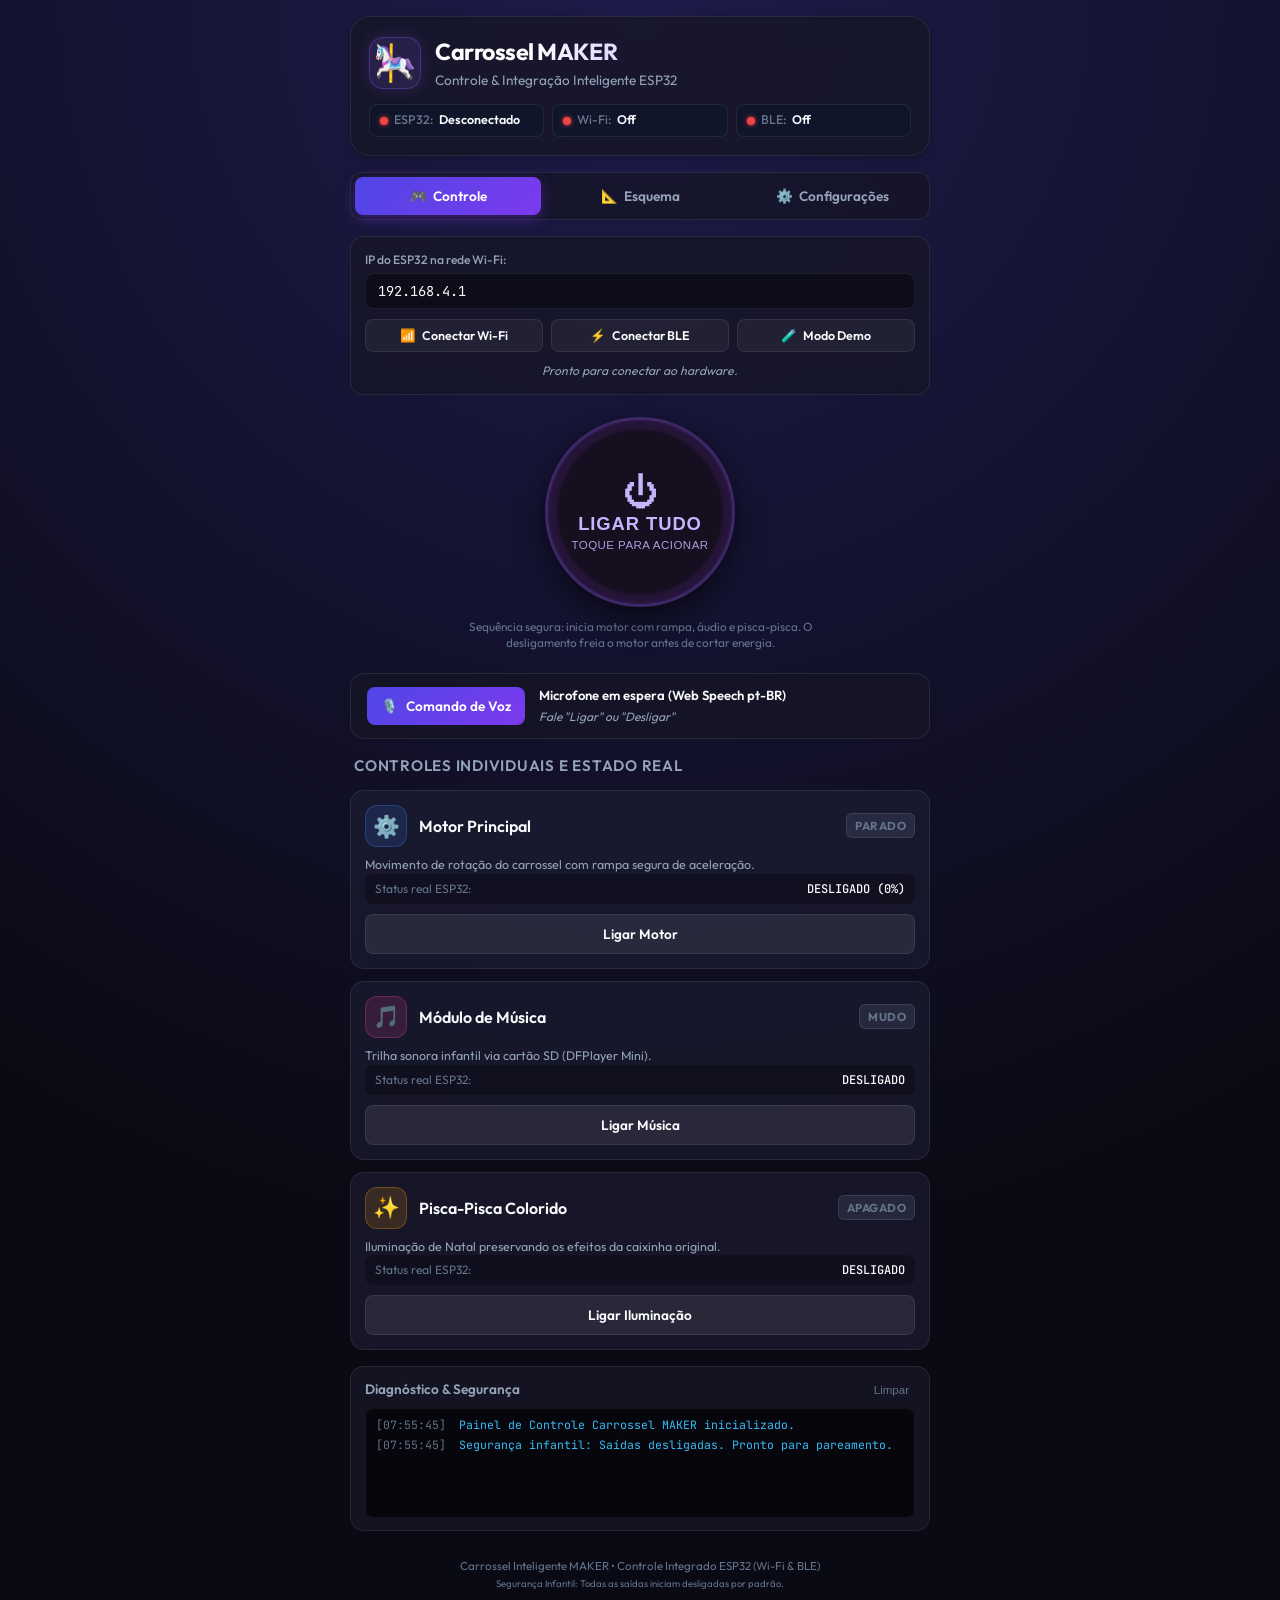
==== site/index.html @ e88768a4 "feat: carrossel inteligente maker esp32 com site no-code e esquemas" ====
<!DOCTYPE html>
<html lang="pt-BR">
<head>
  <meta charset="UTF-8" />
  <meta name="viewport" content="width=device-width, initial-scale=1.0, maximum-scale=1.0, user-scalable=no" />
  <title>Carrossel MAKER • Controle e Configurador</title>
  <link rel="preconnect" href="https://fonts.googleapis.com">
  <link rel="preconnect" href="https://fonts.gstatic.com" crossorigin>
  <link href="https://fonts.googleapis.com/css2?family=Outfit:wght@300;400;500;600;700;800&family=JetBrains+Mono:wght@400;500;600&display=swap" rel="stylesheet">
  <link rel="stylesheet" href="styles.css" />
</head>
<body>
  <div class="app-wrapper">
    <!-- Header com Marca e Status de Conexão -->
    <header class="header-card">
      <div class="header-brand">
        <div class="brand-icon">🎠</div>
        <div>
          <h1>Carrossel MAKER</h1>
          <p class="subtitle">Controle & Integração Inteligente ESP32</p>
        </div>
      </div>

      <!-- Barra de Status de Conectividade -->
      <div class="connectivity-bar">
        <div class="conn-pill" id="pill-esp" title="Status geral de comunicação">
          <span class="status-dot dot-offline" id="dot-esp"></span>
          <span class="conn-label">ESP32:</span>
          <span class="conn-state" id="txt-esp">Desconectado</span>
        </div>

        <div class="conn-pill" id="pill-wifi" title="Conexão Wi-Fi (WebSocket/HTTP)">
          <span class="status-dot dot-offline" id="dot-wifi"></span>
          <span class="conn-label">Wi-Fi:</span>
          <span class="conn-state" id="txt-wifi">Off</span>
        </div>

        <div class="conn-pill" id="pill-ble" title="Conexão Bluetooth Low Energy">
          <span class="status-dot dot-offline" id="dot-ble"></span>
          <span class="conn-label">BLE:</span>
          <span class="conn-state" id="txt-ble">Off</span>
        </div>
      </div>

      <!-- Aviso Explicito de Modo Demonstracao -->
      <div class="demo-banner hidden" id="demo-banner">
        <span class="demo-icon">⚠️</span>
        <div class="demo-text">
          <strong>MODO DEMONSTRAÇÃO ATIVO</strong>
          <small>Hardware físico não conectado. As respostas de estado são simuladas no navegador.</small>
        </div>
      </div>
    </header>

    <!-- Barra de Navegação por Abas -->
    <nav class="tabs-nav" role="tablist">
      <button class="tab-btn active" id="tab-btn-control" data-tab="tab-control" role="tab">
        <span class="tab-icon">🎮</span> Controle
      </button>
      <button class="tab-btn" id="tab-btn-schematics" data-tab="tab-schematics" role="tab">
        <span class="tab-icon">📐</span> Esquema
      </button>
      <button class="tab-btn" id="tab-btn-config" data-tab="tab-config" role="tab">
        <span class="tab-icon">⚙️</span> Configurações
      </button>
    </nav>

    <!-- ==================================================================== -->
    <!-- ABA 1: CONTROLE DO CARROSSEL                                         -->
    <!-- ==================================================================== -->
    <main class="tab-pane active" id="tab-control" role="tabpanel">
      <!-- Painel de Conexão Rápida -->
      <section class="conn-actions-card">
        <div class="input-group">
          <label for="input-esp-ip">IP do ESP32 na rede Wi-Fi:</label>
          <input type="text" id="input-esp-ip" placeholder="Ex: 192.168.4.1 ou 192.168.1.150" value="192.168.4.1" />
        </div>
        <div class="conn-buttons">
          <button id="btn-connect-wifi" class="btn-action btn-wifi">
            <span class="btn-icon">📶</span> Conectar Wi-Fi
          </button>
          <button id="btn-connect-ble" class="btn-action btn-ble">
            <span class="btn-icon">⚡</span> Conectar BLE
          </button>
          <button id="btn-toggle-demo" class="btn-action btn-demo">
            <span class="btn-icon">🧪</span> Modo Demo
          </button>
        </div>
        <div id="conn-feedback" class="conn-feedback">Pronto para conectar ao hardware.</div>
      </section>

      <!-- Botão Mestre Geral (LIGAR / DESLIGAR) -->
      <section class="master-control-section">
        <div class="master-btn-container">
          <button id="btn-master" class="master-button master-off" aria-label="Ligar ou Desligar Carrossel Geral">
            <div class="master-inner-ring">
              <div class="master-power-icon">⏻</div>
              <div class="master-title" id="master-title">LIGAR TUDO</div>
              <div class="master-sub" id="master-sub">Toque para acionar</div>
            </div>
          </button>
        </div>
        <p class="master-hint">Sequência segura: inicia motor com rampa, áudio e pisca-pisca. O desligamento freia o motor antes de cortar energia.</p>
      </section>

      <!-- Seção de Comando de Voz -->
      <section class="voice-section">
        <div class="voice-card">
          <button id="btn-voice" class="btn-voice" title="Pressione e fale 'Ligar' ou 'Desligar'">
            <span class="voice-mic-icon">🎙️</span>
            <span class="voice-btn-text" id="voice-btn-text">Comando de Voz</span>
          </button>
          <div class="voice-info">
            <div class="voice-status" id="voice-status">Microfone em espera (Web Speech pt-BR)</div>
            <div class="voice-transcript" id="voice-transcript">Fale "Ligar" ou "Desligar"</div>
          </div>
        </div>
      </section>

      <!-- Controles Individuais e Telemetria Real -->
      <section class="components-grid">
        <h2 class="section-title">Controles Individuais e Estado Real</h2>

        <!-- Card do Motor -->
        <div class="component-card" id="card-motor">
          <div class="comp-header">
            <div class="comp-icon-box motor-color">⚙️</div>
            <div class="comp-info">
              <h3>Motor Principal</h3>
              <span class="comp-state-badge badge-off" id="badge-motor">PARADO</span>
            </div>
          </div>
          <div class="comp-body">
            <p class="comp-desc">Movimento de rotação do carrossel com rampa segura de aceleração.</p>
            <div class="comp-real-state">
              <span class="telemetry-label">Status real ESP32:</span>
              <span class="telemetry-value" id="real-motor">DESLIGADO (0%)</span>
            </div>
          </div>
          <div class="comp-footer">
            <button id="btn-toggle-motor" class="btn-toggle btn-toggle-off">Ligar Motor</button>
          </div>
        </div>

        <!-- Card do Áudio / Música -->
        <div class="component-card" id="card-audio">
          <div class="comp-header">
            <div class="comp-icon-box audio-color">🎵</div>
            <div class="comp-info">
              <h3>Módulo de Música</h3>
              <span class="comp-state-badge badge-off" id="badge-audio">MUDO</span>
            </div>
          </div>
          <div class="comp-body">
            <p class="comp-desc">Trilha sonora infantil via cartão SD (DFPlayer Mini).</p>
            <div class="comp-real-state">
              <span class="telemetry-label">Status real ESP32:</span>
              <span class="telemetry-value" id="real-audio">DESLIGADO</span>
            </div>
          </div>
          <div class="comp-footer">
            <button id="btn-toggle-audio" class="btn-toggle btn-toggle-off">Ligar Música</button>
          </div>
        </div>

        <!-- Card do Pisca-Pisca de Natal -->
        <div class="component-card" id="card-light">
          <div class="comp-header">
            <div class="comp-icon-box light-color">✨</div>
            <div class="comp-info">
              <h3>Pisca-Pisca Colorido</h3>
              <span class="comp-state-badge badge-off" id="badge-light">APAGADO</span>
            </div>
          </div>
          <div class="comp-body">
            <p class="comp-desc">Iluminação de Natal preservando os efeitos da caixinha original.</p>
            <div class="comp-real-state">
              <span class="telemetry-label">Status real ESP32:</span>
              <span class="telemetry-value" id="real-light">DESLIGADO</span>
            </div>
          </div>
          <div class="comp-footer">
            <button id="btn-toggle-light" class="btn-toggle btn-toggle-off">Ligar Iluminação</button>
          </div>
        </div>
      </section>

      <!-- Console de Eventos, Diagnóstico e Segurança -->
      <section class="diagnostics-card">
        <div class="diag-header">
          <h3>Diagnóstico & Segurança</h3>
          <button id="btn-clear-log" class="btn-clear">Limpar</button>
        </div>
        <div id="event-log" class="event-log" role="log" aria-live="polite"></div>
      </section>
    </main>

    <!-- ==================================================================== -->
    <!-- ABA 2: ESQUEMA COMPLETO DE LIGAÇÃO & MONTAGEM                        -->
    <!-- ==================================================================== -->
    <section class="tab-pane" id="tab-schematics" role="tabpanel">
      <div class="schematic-card">
        <h2>Esquema Elétrico e Montagem Completa</h2>
        <p class="schematic-intro">
          Veja a ligação exata de cada um dos 4 componentes principais com o ESP32 convencional.
        </p>

        <!-- Seletor de Alimentação Interativo -->
        <div class="power-selector-box">
          <label><strong>Como você vai alimentar o Carrossel?</strong></label>
          <div class="power-options">
            <button class="btn-power-opt active" data-power="battery">
              🔋 Pilhas / Baterias (Portátil)
            </button>
            <button class="btn-power-opt" data-power="powersupply">
              🔌 Fonte de Tomada (Recomendado)
            </button>
          </div>
          <div id="power-advice" class="power-advice">
            <!-- Texto dinâmico inserido via JS -->
          </div>
        </div>

        <!-- Diagrama Visual dos 4 Componentes -->
        <div class="wiring-diagram">
          <!-- Bloco ESP32 -->
          <div class="diagram-block block-esp32">
            <div class="block-title">🧠 ESP32 (Convencional - 38 pinos)</div>
            <div class="pin-wire"><span class="pin-badge">VIN (5V)</span> <span class="wire-line wire-red"></span> Alimentação +5V</div>
            <div class="pin-wire"><span class="pin-badge">GND</span> <span class="wire-line wire-black"></span> Terra Comum (Interligar todos os GNDs)</div>
            <div class="pin-wire"><span class="pin-badge">GPIO 25</span> <span class="wire-line wire-orange"></span> Driver Motor IN1 (Sentido)</div>
            <div class="pin-wire"><span class="pin-badge">GPIO 26</span> <span class="wire-line wire-orange"></span> Driver Motor IN2 (Sentido)</div>
            <div class="pin-wire"><span class="pin-badge">GPIO 27</span> <span class="wire-line wire-yellow"></span> Driver Motor PWM / ENA (Velocidade)</div>
            <div class="pin-wire"><span class="pin-badge">GPIO 17 (TX2)</span> <span class="wire-line wire-blue"></span> DFPlayer RX (via Resistor 1kΩ)</div>
            <div class="pin-wire"><span class="pin-badge">GPIO 16 (RX2)</span> <span class="wire-line wire-cyan"></span> DFPlayer TX</div>
            <div class="pin-wire"><span class="pin-badge">GPIO 33</span> <span class="wire-line wire-green"></span> Controle do Pisca-Pisca (Gate/IN)</div>
            <div class="pin-wire"><span class="pin-badge">GPIO 14</span> <span class="wire-line wire-purple"></span> Botão Físico de Emergência (GND)</div>
          </div>

          <!-- Bloco Motor -->
          <div class="diagram-block block-motor">
            <div class="block-title">⚙️ Motor DC + Driver Ponte H (TB6612 ou L298N)</div>
            <p class="block-note">⚠️ <strong>NUNCA ligue o motor direto no ESP32!</strong> Use o driver intermediário.</p>
            <ul>
              <li><strong>Alimentação Motor (VM / VCC2):</strong> Conecte ao polo positivo da sua bateria ou fonte.</li>
              <li><strong>GND:</strong> Interligado ao GND do ESP32.</li>
              <li><strong>IN1, IN2, PWM:</strong> Ligados aos GPIOs 25, 26 e 27.</li>
              <li><strong>OUT1 e OUT2:</strong> Ligados aos dois fios do motor DC (com capacitor cerâmico 100nF soldado entre os bornes).</li>
            </ul>
          </div>

          <!-- Bloco Áudio -->
          <div class="diagram-block block-audio">
            <div class="block-title">🎵 Módulo de Som (DFPlayer Mini) + Alto-Falante</div>
            <ul>
              <li><strong>VCC:</strong> Pino 5V da fonte/bateria regulada.</li>
              <li><strong>GND:</strong> Terra comum.</li>
              <li><strong>RX:</strong> Conectado ao GPIO 17 do ESP32 <em>com um resistor de 1kΩ em série</em> (protege contra ruídos).</li>
              <li><strong>TX:</strong> Conectado ao GPIO 16 do ESP32.</li>
              <li><strong>SPK1 e SPK2:</strong> Ligados diretamente aos 2 fios do alto-falante (3W / 4Ω ou 8Ω).</li>
              <li><strong>Cartão MicroSD:</strong> Formatado em FAT32 com músicas na pasta <code>/mp3/0001.mp3</code>.</li>
            </ul>
          </div>

          <!-- Bloco Pisca-Pisca -->
          <div class="diagram-block block-light">
            <div class="block-title">✨ Pisca-Pisca de Natal Colorido</div>
            <p class="block-note">💡 A caixinha controladora original com os efeitos natalinos <strong>é mantida</strong>.</p>
            <ul>
              <li><strong>Se o pisca for USB ou Pilhas (5V/4.5V DC):</strong> O GPIO 33 chaveia um transistor MOSFET de nível lógico (ex: IRLZ44N) na linha negativa da caixinha.</li>
              <li><strong>Se o pisca for de tomada (127/220V AC):</strong> O GPIO 33 aciona um Módulo Relé optoisolado de 5V. A alta tensão fica trancada em gabinete isolado.</li>
              <li>Ao ligar pelo site, o circuito recebe energia e acende no modo memorizado.</li>
            </ul>
          </div>
        </div>

        <!-- Dica de Engenharia -->
        <div class="schematic-footer-tip">
          <strong>Regra Essencial do GND Comum:</strong> Todos os fios pretos (GND) da fonte/bateria, do ESP32, do driver de motor, do DFPlayer e do módulo do pisca-pisca devem estar conectados juntos no mesmo ponto de terra para que os sinais funcionem corretamente.
        </div>
      </div>
    </section>

    <!-- ==================================================================== -->
    <!-- ABA 3: CONFIGURAÇÕES & GERADOR DE FIRMWARE SEM CÓDIGO (NO-CODE)      -->
    <!-- ==================================================================== -->
    <section class="tab-pane" id="tab-config" role="tabpanel">
      <div class="config-card">
        <h2>Configurador do Carrossel & Gerador ESP32</h2>
        <p class="config-intro">
          Personalize tudo aqui <strong>sem precisar programar</strong>. As alterações geram o código pronto para você colar na Arduino IDE ou gravar no ESP32!
        </p>

        <!-- Formulário de Pré-Configurações -->
        <form id="form-generator" class="config-form" onsubmit="return false;">
          <!-- Seção de Rede -->
          <fieldset class="config-group">
            <legend>📡 Conectividade do ESP32</legend>
            <div class="form-row">
              <div class="form-field">
                <label for="cfg-wifi-ssid">Nome da Rede Wi-Fi (SSID):</label>
                <input type="text" id="cfg-wifi-ssid" value="Carrossel_Maker_ESP32" />
              </div>
              <div class="form-field">
                <label for="cfg-wifi-pass">Senha do Wi-Fi:</label>
                <input type="text" id="cfg-wifi-pass" value="carrossel123" />
              </div>
            </div>
            <div class="form-field">
              <label for="cfg-ble-name">Nome do Bluetooth BLE:</label>
              <input type="text" id="cfg-ble-name" value="Carrossel_Maker_BLE" />
            </div>
          </fieldset>

          <!-- Seção do Motor -->
          <fieldset class="config-group">
            <legend>⚙️ Movimento do Motor</legend>
            <div class="form-row">
              <div class="form-field">
                <label for="cfg-motor-speed">Velocidade Máxima de Rotação:</label>
                <select id="cfg-motor-speed">
                  <option value="180">Suave / Lenta (Ideal para crianças pequenas)</option>
                  <option value="220" selected>Média / Padrão (Recomendada)</option>
                  <option value="255">Máxima (100% de potência)</option>
                </select>
              </div>
              <div class="form-field">
                <label for="cfg-ramp-speed">Rampa de Aceleração (Soft-Start):</label>
                <select id="cfg-ramp-speed">
                  <option value="slow">Muito Suave (2.5 segundos até embalar)</option>
                  <option value="normal" selected>Normal (1.5 segundos)</option>
                  <option value="fast">Rápida (0.8 segundos)</option>
                </select>
              </div>
            </div>
          </fieldset>

          <!-- Seção de Áudio e Luz -->
          <fieldset class="config-group">
            <legend>🎵 Som e Iluminação</legend>
            <div class="form-row">
              <div class="form-field">
                <label for="cfg-audio-vol">Volume Inicial da Música (0 a 30):</label>
                <input type="number" id="cfg-audio-vol" min="5" max="30" value="22" />
              </div>
              <div class="form-field">
                <label for="cfg-light-type">Alimentação do Pisca-Pisca:</label>
                <select id="cfg-light-type">
                  <option value="dc_mosfet" selected>Baixa Tensão DC (Pilhas / USB 5V - MOSFET)</option>
                  <option value="ac_relay">Rede Elétrica 127/220V AC (Módulo Relé Isolado)</option>
                </select>
              </div>
            </div>
          </fieldset>

          <!-- Seção de Segurança -->
          <fieldset class="config-group">
            <legend>🛡️ Segurança Infantil</legend>
            <div class="form-field">
              <label for="cfg-watchdog">Tempo de Desligamento Automático sem Celular:</label>
              <select id="cfg-watchdog">
                <option value="5000">5 segundos (Mais rígido)</option>
                <option value="8000" selected>8 segundos (Recomendado)</option>
                <option value="15000">15 segundos</option>
              </select>
            </div>
          </fieldset>

          <!-- Botões do Gerador -->
          <div class="generator-actions">
            <button type="button" id="btn-generate-code" class="btn-primary-generate">
              ⚡ Gerar Código Pronto para Arduino IDE
            </button>
            <button type="button" id="btn-copy-code" class="btn-secondary-copy">
              📋 Copiar Código
            </button>
          </div>
        </form>

        <!-- Caixa com o Código Gerado Pronto para Copiar e Colar -->
        <div class="code-output-container">
          <div class="code-output-header">
            <span>Sketch Completo para Arduino IDE / ESP32 (Tudo em 1 arquivo)</span>
            <span id="copy-status" class="copy-status"></span>
          </div>
          <textarea id="generated-code-box" class="code-box" readonly spellcheck="false"></textarea>
          <p class="code-instructions">
            <strong>Como usar sem erro:</strong> Abra a Arduino IDE, crie um arquivo novo, apague tudo o que estiver lá dentro, cole o código acima e clique no botão de <strong>Upload (Seta)</strong>. Pronto! O ESP32 já estará configurado conforme você escolheu nas opções acima.
          </p>
        </div>
      </div>
    </section>

    <!-- Rodapé Geral -->
    <footer class="app-footer">
      <p>Carrossel Inteligente MAKER • Controle Integrado ESP32 (Wi-Fi & BLE)</p>
      <small>Segurança Infantil: Todas as saídas iniciam desligadas por padrão.</small>
    </footer>
  </div>

  <script src="voice.js"></script>
  <script src="comm.js"></script>
  <script src="app.js"></script>
</body>
</html>
---- site/styles.css ----
/* ==========================================================================
   CARROSSEL INTELIGENTE MAKER - DESIGN SYSTEM & ESTILOS COMPLETOS
   Com Abas de Navegação, Esquemas de Ligação e Gerador No-Code para Arduino
   ========================================================================== */

:root {
  /* Cores Principais */
  --bg-deep: #0a0a14;
  --bg-surface: rgba(22, 22, 38, 0.78);
  --bg-card: rgba(30, 30, 52, 0.65);
  --bg-card-hover: rgba(40, 40, 68, 0.85);
  --border-subtle: rgba(255, 255, 255, 0.08);
  --border-active: rgba(147, 112, 219, 0.4);

  /* Acentos de Status */
  --accent-purple: #8b5cf6;
  --accent-cyan: #06b6d4;
  --accent-amber: #f59e0b;
  --color-success: #10b981;
  --color-danger: #ef4444;
  --color-warning: #f59e0b;
  --color-off: #64748b;

  /* Cores de Fiação do Esquema */
  --wire-red: #ef4444;
  --wire-black: #94a3b8;
  --wire-orange: #f97316;
  --wire-yellow: #eab308;
  --wire-blue: #3b82f6;
  --wire-cyan: #06b6d4;
  --wire-green: #22c55e;
  --wire-purple: #a855f7;

  /* Tipografia */
  --font-main: 'Outfit', -apple-system, BlinkMacSystemFont, sans-serif;
  --font-mono: 'JetBrains Mono', monospace;
  --text-primary: #f8fafc;
  --text-secondary: #94a3b8;
  --text-muted: #64748b;

  /* Sombras & Efeitos */
  --shadow-sm: 0 2px 8px rgba(0, 0, 0, 0.25);
  --shadow-glow-purple: 0 0 24px rgba(139, 92, 246, 0.35);
  --shadow-glow-green: 0 0 30px rgba(16, 185, 129, 0.45);
  --backdrop-blur: blur(14px);
  --radius-lg: 20px;
  --radius-md: 14px;
  --radius-sm: 8px;
  --transition-smooth: all 0.25s cubic-bezier(0.4, 0, 0.2, 1);
}

/* Reset Global */
*, *::before, *::after {
  box-sizing: border-box;
  margin: 0;
  padding: 0;
  -webkit-tap-highlight-color: transparent;
}

body {
  font-family: var(--font-main);
  background: radial-gradient(circle at 50% 0%, #1e1b4b 0%, #0a0a14 70%);
  color: var(--text-primary);
  min-height: 100vh;
  display: flex;
  justify-content: center;
  align-items: flex-start;
  padding: 16px;
  line-height: 1.5;
}

.app-wrapper {
  width: 100%;
  max-width: 580px;
  display: flex;
  flex-direction: column;
  gap: 16px;
  padding-bottom: 30px;
}

/* ==========================================================================
   Header Card & Connectivity Bar
   ========================================================================== */
.header-card {
  background: var(--bg-surface);
  backdrop-filter: var(--backdrop-blur);
  -webkit-backdrop-filter: var(--backdrop-blur);
  border: 1px solid var(--border-subtle);
  border-radius: var(--radius-lg);
  padding: 18px;
  box-shadow: var(--shadow-sm);
  display: flex;
  flex-direction: column;
  gap: 14px;
}

.header-brand {
  display: flex;
  align-items: center;
  gap: 14px;
}

.brand-icon {
  font-size: 2.2rem;
  background: rgba(139, 92, 246, 0.15);
  border: 1px solid rgba(139, 92, 246, 0.3);
  border-radius: 14px;
  width: 52px;
  height: 52px;
  display: flex;
  align-items: center;
  justify-content: center;
  box-shadow: 0 0 16px rgba(139, 92, 246, 0.2);
}

.header-brand h1 {
  font-size: 1.45rem;
  font-weight: 700;
  letter-spacing: -0.02em;
  background: linear-gradient(135deg, #ffffff 40%, #c4b5fd 100%);
  -webkit-background-clip: text;
  -webkit-text-fill-color: transparent;
}

.subtitle {
  font-size: 0.85rem;
  color: var(--text-secondary);
  font-weight: 400;
}

/* Connectivity Pills */
.connectivity-bar {
  display: grid;
  grid-template-columns: repeat(3, 1fr);
  gap: 8px;
}

.conn-pill {
  background: rgba(15, 23, 42, 0.6);
  border: 1px solid var(--border-subtle);
  border-radius: var(--radius-sm);
  padding: 6px 10px;
  display: flex;
  align-items: center;
  gap: 6px;
  font-size: 0.78rem;
  font-weight: 500;
  transition: var(--transition-smooth);
}

.conn-label { color: var(--text-muted); }
.conn-state { font-weight: 600; overflow: hidden; text-overflow: ellipsis; white-space: nowrap; }

.status-dot {
  width: 8px;
  height: 8px;
  border-radius: 50%;
  flex-shrink: 0;
  transition: var(--transition-smooth);
}
.dot-online { background-color: var(--color-success); box-shadow: 0 0 8px var(--color-success); }
.dot-offline { background-color: var(--color-danger); box-shadow: 0 0 4px var(--color-danger); }
.dot-warn { background-color: var(--color-warning); box-shadow: 0 0 8px var(--color-warning); }

/* Banner de Demonstração */
.demo-banner {
  background: linear-gradient(135deg, rgba(245, 158, 11, 0.15), rgba(217, 119, 6, 0.08));
  border: 1px solid rgba(245, 158, 11, 0.4);
  border-radius: var(--radius-sm);
  padding: 10px 12px;
  display: flex;
  align-items: center;
  gap: 10px;
  animation: pulseWarning 3s infinite ease-in-out;
}
.demo-banner.hidden { display: none; }
.demo-icon { font-size: 1.2rem; }
.demo-text strong { display: block; font-size: 0.82rem; color: #fcd34d; letter-spacing: 0.03em; }
.demo-text small { font-size: 0.74rem; color: #fde68a; line-height: 1.2; }

@keyframes pulseWarning {
  0%, 100% { border-color: rgba(245, 158, 11, 0.4); }
  50% { border-color: rgba(245, 158, 11, 0.8); }
}

/* ==========================================================================
   Navegação por Abas (Tabs)
   ========================================================================== */
.tabs-nav {
  display: grid;
  grid-template-columns: 1fr 1fr 1fr;
  gap: 6px;
  background: rgba(20, 20, 36, 0.7);
  padding: 4px;
  border-radius: 12px;
  border: 1px solid var(--border-subtle);
}

.tab-btn {
  background: transparent;
  border: none;
  color: var(--text-secondary);
  font-family: var(--font-main);
  font-size: 0.85rem;
  font-weight: 600;
  padding: 10px 4px;
  border-radius: 8px;
  cursor: pointer;
  display: flex;
  align-items: center;
  justify-content: center;
  gap: 6px;
  transition: var(--transition-smooth);
}

.tab-btn:hover {
  color: var(--text-primary);
  background: rgba(255, 255, 255, 0.05);
}

.tab-btn.active {
  background: linear-gradient(135deg, #4f46e5 0%, #7c3aed 100%);
  color: #ffffff;
  box-shadow: 0 4px 14px rgba(124, 58, 237, 0.35);
}

.tab-pane {
  display: none;
  flex-direction: column;
  gap: 16px;
}

.tab-pane.active {
  display: flex;
  animation: fadeIn 0.3s ease-out;
}

@keyframes fadeIn {
  from { opacity: 0; transform: translateY(6px); }
  to { opacity: 1; transform: translateY(0); }
}

/* ==========================================================================
   Ações de Conexão Rápida
   ========================================================================== */
.conn-actions-card {
  background: var(--bg-surface);
  backdrop-filter: var(--backdrop-blur);
  border: 1px solid var(--border-subtle);
  border-radius: var(--radius-md);
  padding: 14px;
  display: flex;
  flex-direction: column;
  gap: 10px;
}

.input-group { display: flex; flex-direction: column; gap: 4px; }
.input-group label { font-size: 0.76rem; color: var(--text-secondary); font-weight: 500; }
.input-group input {
  background: rgba(10, 10, 20, 0.7);
  border: 1px solid var(--border-subtle);
  border-radius: var(--radius-sm);
  color: var(--text-primary);
  font-family: var(--font-mono);
  font-size: 0.85rem;
  padding: 8px 12px;
  outline: none;
  transition: var(--transition-smooth);
}
.input-group input:focus { border-color: var(--accent-purple); box-shadow: 0 0 10px rgba(139, 92, 246, 0.25); }

.conn-buttons { display: grid; grid-template-columns: 1fr 1fr 1fr; gap: 8px; }
.btn-action {
  border: 1px solid var(--border-subtle);
  background: rgba(255, 255, 255, 0.05);
  border-radius: var(--radius-sm);
  color: var(--text-primary);
  font-family: var(--font-main);
  font-size: 0.78rem;
  font-weight: 600;
  padding: 8px 6px;
  cursor: pointer;
  display: flex;
  align-items: center;
  justify-content: center;
  gap: 6px;
  transition: var(--transition-smooth);
}
.btn-action:hover { background: rgba(255, 255, 255, 0.1); transform: translateY(-1px); }
.conn-feedback { font-size: 0.76rem; color: var(--text-secondary); font-style: italic; text-align: center; }

/* ==========================================================================
   Botão Master Geral
   ========================================================================== */
.master-control-section { display: flex; flex-direction: column; align-items: center; gap: 12px; padding: 6px 0; }
.master-btn-container { display: flex; justify-content: center; align-items: center; }
.master-button {
  width: 190px;
  height: 190px;
  border-radius: 50%;
  border: none;
  cursor: pointer;
  position: relative;
  transition: all 0.4s cubic-bezier(0.175, 0.885, 0.32, 1.275);
  display: flex;
  align-items: center;
  justify-content: center;
  outline: none;
}
.master-inner-ring {
  width: 164px;
  height: 164px;
  border-radius: 50%;
  display: flex;
  flex-direction: column;
  align-items: center;
  justify-content: center;
  gap: 4px;
  transition: var(--transition-smooth);
}
.master-power-icon { font-size: 2.2rem; line-height: 1; }
.master-title { font-size: 1.15rem; font-weight: 800; letter-spacing: 0.05em; }
.master-sub { font-size: 0.72rem; text-transform: uppercase; letter-spacing: 0.04em; opacity: 0.85; }

.master-off {
  background: radial-gradient(circle, #2d1537 0%, #170e24 100%);
  box-shadow: 0 10px 30px rgba(0, 0, 0, 0.6), inset 0 0 20px rgba(139, 92, 246, 0.2);
  border: 3px solid rgba(139, 92, 246, 0.3);
}
.master-off .master-inner-ring { background: rgba(20, 15, 30, 0.9); color: #c4b5fd; }
.master-off:hover { transform: scale(1.03); box-shadow: 0 12px 35px rgba(0, 0, 0, 0.7), var(--shadow-glow-purple); }

.master-on {
  background: radial-gradient(circle, #064e3b 0%, #022c22 100%);
  box-shadow: 0 10px 35px rgba(16, 185, 129, 0.3), inset 0 0 25px rgba(52, 211, 153, 0.3);
  border: 3px solid rgba(16, 185, 129, 0.7);
  animation: pulseMasterOn 2.5s infinite ease-in-out;
}
.master-on .master-inner-ring { background: rgba(6, 78, 59, 0.85); color: #a7f3d0; }
.master-on:hover { transform: scale(1.03); box-shadow: 0 12px 40px rgba(16, 185, 129, 0.45); }

@keyframes pulseMasterOn {
  0%, 100% { box-shadow: 0 10px 35px rgba(16, 185, 129, 0.3); }
  50% { box-shadow: 0 10px 45px rgba(16, 185, 129, 0.6); }
}

.master-hint { font-size: 0.74rem; color: var(--text-muted); text-align: center; max-width: 400px; line-height: 1.35; }

/* ==========================================================================
   Comando de Voz
   ========================================================================== */
.voice-section { width: 100%; }
.voice-card {
  background: var(--bg-surface);
  backdrop-filter: var(--backdrop-blur);
  border: 1px solid var(--border-subtle);
  border-radius: var(--radius-md);
  padding: 12px 16px;
  display: flex;
  align-items: center;
  gap: 14px;
}
.btn-voice {
  background: linear-gradient(135deg, #4f46e5 0%, #7c3aed 100%);
  border: none;
  border-radius: var(--radius-sm);
  color: #ffffff;
  padding: 10px 14px;
  font-family: var(--font-main);
  font-size: 0.85rem;
  font-weight: 600;
  display: flex;
  align-items: center;
  gap: 8px;
  cursor: pointer;
  flex-shrink: 0;
  transition: var(--transition-smooth);
}
.btn-voice.listening { background: linear-gradient(135deg, #ef4444 0%, #b91c1c 100%); animation: pulseMic 1.2s infinite ease-in-out; }

@keyframes pulseMic {
  0%, 100% { box-shadow: 0 0 15px rgba(239, 68, 68, 0.4); transform: scale(1); }
  50% { box-shadow: 0 0 25px rgba(239, 68, 68, 0.8); transform: scale(1.05); }
}

.voice-info { display: flex; flex-direction: column; gap: 2px; overflow: hidden; }
.voice-status { font-size: 0.82rem; font-weight: 600; color: var(--text-primary); }
.voice-transcript { font-size: 0.75rem; color: var(--text-secondary); font-style: italic; white-space: nowrap; overflow: hidden; text-overflow: ellipsis; }

/* ==========================================================================
   Cards de Componentes Individuais
   ========================================================================== */
.components-grid { display: flex; flex-direction: column; gap: 12px; }
.section-title { font-size: 0.95rem; font-weight: 600; color: var(--text-secondary); text-transform: uppercase; letter-spacing: 0.05em; padding-left: 4px; }
.component-card {
  background: var(--bg-card);
  backdrop-filter: var(--backdrop-blur);
  border: 1px solid var(--border-subtle);
  border-radius: var(--radius-md);
  padding: 14px;
  display: flex;
  flex-direction: column;
  gap: 10px;
  transition: var(--transition-smooth);
}
.component-card:hover { background: var(--bg-card-hover); border-color: var(--border-active); }

.comp-header { display: flex; align-items: center; gap: 12px; }
.comp-icon-box { width: 42px; height: 42px; border-radius: 12px; display: flex; align-items: center; justify-content: center; font-size: 1.35rem; }
.motor-color { background: rgba(59, 130, 246, 0.15); border: 1px solid rgba(59, 130, 246, 0.3); }
.audio-color { background: rgba(236, 72, 153, 0.15); border: 1px solid rgba(236, 72, 153, 0.3); }
.light-color { background: rgba(245, 158, 11, 0.15); border: 1px solid rgba(245, 158, 11, 0.3); }

.comp-info { flex: 1; display: flex; justify-content: space-between; align-items: center; }
.comp-info h3 { font-size: 1rem; font-weight: 600; }
.comp-state-badge { font-size: 0.72rem; font-weight: 700; padding: 3px 8px; border-radius: 6px; letter-spacing: 0.04em; }
.badge-off { background: rgba(100, 116, 139, 0.2); color: var(--text-muted); border: 1px solid rgba(100, 116, 139, 0.3); }
.badge-on { background: rgba(16, 185, 129, 0.2); color: #6ee7b7; border: 1px solid rgba(16, 185, 129, 0.4); }

.comp-desc { font-size: 0.78rem; color: var(--text-secondary); line-height: 1.35; }
.comp-real-state { display: flex; justify-content: space-between; align-items: center; background: rgba(10, 10, 20, 0.5); padding: 6px 10px; border-radius: var(--radius-sm); font-size: 0.75rem; }
.telemetry-label { color: var(--text-muted); }
.telemetry-value { font-family: var(--font-mono); font-weight: 500; color: var(--text-primary); }

.btn-toggle {
  width: 100%;
  border: none;
  border-radius: var(--radius-sm);
  padding: 10px;
  font-family: var(--font-main);
  font-size: 0.85rem;
  font-weight: 600;
  cursor: pointer;
  transition: var(--transition-smooth);
}
.btn-toggle-off { background: rgba(255, 255, 255, 0.08); color: var(--text-primary); border: 1px solid var(--border-subtle); }
.btn-toggle-off:hover { background: rgba(255, 255, 255, 0.15); }
.btn-toggle-on { background: linear-gradient(135deg, #059669 0%, #10b981 100%); color: #ffffff; }

/* ==========================================================================
   Diagnóstico & Log
   ========================================================================== */
.diagnostics-card {
  background: var(--bg-surface);
  backdrop-filter: var(--backdrop-blur);
  border: 1px solid var(--border-subtle);
  border-radius: var(--radius-md);
  padding: 12px 14px;
  display: flex;
  flex-direction: column;
  gap: 8px;
}
.diag-header { display: flex; justify-content: space-between; align-items: center; }
.diag-header h3 { font-size: 0.85rem; font-weight: 600; color: var(--text-secondary); }
.btn-clear { background: none; border: none; color: var(--text-muted); font-size: 0.72rem; cursor: pointer; padding: 2px 6px; }
.event-log {
  background: rgba(5, 5, 10, 0.85);
  border: 1px solid rgba(255, 255, 255, 0.05);
  border-radius: var(--radius-sm);
  height: 110px;
  overflow-y: auto;
  padding: 8px 10px;
  font-family: var(--font-mono);
  font-size: 0.72rem;
  line-height: 1.45;
  color: #cbd5e1;
  display: flex;
  flex-direction: column;
  gap: 4px;
}
.log-time { color: #64748b; margin-right: 6px; }
.log-info { color: #38bdf8; }
.log-success { color: #4ade80; }
.log-warn { color: #facc15; }
.log-error { color: #f87171; }

/* ==========================================================================
   ABA 2: ESQUEMA DE LIGAÇÃO & MONTAGEM
   ========================================================================== */
.schematic-card {
  background: var(--bg-surface);
  backdrop-filter: var(--backdrop-blur);
  border: 1px solid var(--border-subtle);
  border-radius: var(--radius-lg);
  padding: 18px;
  display: flex;
  flex-direction: column;
  gap: 16px;
}

.schematic-card h2 { font-size: 1.3rem; font-weight: 700; color: #ffffff; }
.schematic-intro { font-size: 0.84rem; color: var(--text-secondary); }

/* Seletor de Alimentação */
.power-selector-box {
  background: rgba(15, 23, 42, 0.65);
  border: 1px solid var(--border-subtle);
  border-radius: var(--radius-md);
  padding: 12px 14px;
  display: flex;
  flex-direction: column;
  gap: 10px;
}
.power-selector-box label { font-size: 0.82rem; color: #f1f5f9; }
.power-options { display: grid; grid-template-columns: 1fr 1fr; gap: 8px; }
.btn-power-opt {
  border: 1px solid var(--border-subtle);
  background: rgba(255, 255, 255, 0.05);
  color: var(--text-secondary);
  font-family: var(--font-main);
  font-size: 0.82rem;
  font-weight: 600;
  padding: 10px 8px;
  border-radius: 8px;
  cursor: pointer;
  transition: var(--transition-smooth);
}
.btn-power-opt.active {
  background: linear-gradient(135deg, rgba(139, 92, 246, 0.3), rgba(6, 182, 212, 0.2));
  border-color: var(--accent-cyan);
  color: #ffffff;
  box-shadow: 0 0 12px rgba(6, 182, 212, 0.25);
}

.power-advice {
  font-size: 0.78rem;
  line-height: 1.45;
  padding: 10px;
  border-radius: 8px;
  background: rgba(10, 10, 20, 0.6);
  border-left: 3px solid var(--accent-amber);
  color: #e2e8f0;
}

/* Blocos de Fiação */
.wiring-diagram {
  display: flex;
  flex-direction: column;
  gap: 14px;
}

.diagram-block {
  background: rgba(18, 18, 32, 0.8);
  border: 1px solid var(--border-subtle);
  border-radius: var(--radius-md);
  padding: 14px;
  display: flex;
  flex-direction: column;
  gap: 8px;
}

.block-title {
  font-size: 0.95rem;
  font-weight: 700;
  color: #ffffff;
  border-bottom: 1px solid rgba(255, 255, 255, 0.08);
  padding-bottom: 6px;
}

.block-note {
  font-size: 0.78rem;
  color: #fca5a5;
  background: rgba(239, 68, 68, 0.1);
  padding: 6px 8px;
  border-radius: 6px;
}

.diagram-block ul {
  list-style: none;
  display: flex;
  flex-direction: column;
  gap: 6px;
  font-size: 0.8rem;
  color: #cbd5e1;
}

.diagram-block li strong { color: #f1f5f9; }

.pin-wire {
  display: flex;
  align-items: center;
  gap: 10px;
  font-size: 0.78rem;
  font-family: var(--font-mono);
  color: #cbd5e1;
}

.pin-badge {
  background: rgba(255, 255, 255, 0.1);
  padding: 2px 8px;
  border-radius: 4px;
  font-weight: 600;
  color: #ffffff;
  min-width: 110px;
  text-align: center;
}

.wire-line {
  width: 14px;
  height: 3px;
  border-radius: 2px;
  flex-shrink: 0;
}
.wire-red { background: var(--wire-red); box-shadow: 0 0 6px var(--wire-red); }
.wire-black { background: var(--wire-black); }
.wire-orange { background: var(--wire-orange); }
.wire-yellow { background: var(--wire-yellow); }
.wire-blue { background: var(--wire-blue); }
.wire-cyan { background: var(--wire-cyan); }
.wire-green { background: var(--wire-green); }
.wire-purple { background: var(--wire-purple); }

.schematic-footer-tip {
  font-size: 0.78rem;
  color: #93c5fd;
  background: rgba(59, 130, 246, 0.1);
  border: 1px solid rgba(59, 130, 246, 0.3);
  padding: 10px 12px;
  border-radius: var(--radius-sm);
  line-height: 1.4;
}

/* ==========================================================================
   ABA 3: CONFIGURADOR & GERADOR NO-CODE
   ========================================================================== */
.config-card {
  background: var(--bg-surface);
  backdrop-filter: var(--backdrop-blur);
  border: 1px solid var(--border-subtle);
  border-radius: var(--radius-lg);
  padding: 18px;
  display: flex;
  flex-direction: column;
  gap: 16px;
}

.config-card h2 { font-size: 1.3rem; font-weight: 700; color: #ffffff; }
.config-intro { font-size: 0.84rem; color: var(--text-secondary); line-height: 1.4; }

.config-form {
  display: flex;
  flex-direction: column;
  gap: 14px;
}

.config-group {
  border: 1px solid var(--border-subtle);
  border-radius: var(--radius-md);
  padding: 12px 14px;
  background: rgba(10, 10, 22, 0.5);
  display: flex;
  flex-direction: column;
  gap: 10px;
}

.config-group legend {
  font-size: 0.82rem;
  font-weight: 700;
  color: var(--accent-cyan);
  padding: 0 6px;
}

.form-row {
  display: grid;
  grid-template-columns: 1fr 1fr;
  gap: 10px;
}

@media (max-width: 480px) {
  .form-row { grid-template-columns: 1fr; }
}

.form-field {
  display: flex;
  flex-direction: column;
  gap: 4px;
}

.form-field label {
  font-size: 0.76rem;
  color: var(--text-secondary);
  font-weight: 500;
}

.form-field input, .form-field select {
  background: rgba(15, 23, 42, 0.8);
  border: 1px solid var(--border-subtle);
  border-radius: var(--radius-sm);
  color: #ffffff;
  font-family: var(--font-main);
  font-size: 0.84rem;
  padding: 8px 10px;
  outline: none;
  transition: var(--transition-smooth);
}

.form-field input:focus, .form-field select:focus {
  border-color: var(--accent-purple);
  box-shadow: 0 0 10px rgba(139, 92, 246, 0.25);
}

.generator-actions {
  display: flex;
  gap: 10px;
  margin-top: 4px;
}

.btn-primary-generate {
  flex: 2;
  background: linear-gradient(135deg, #059669 0%, #10b981 100%);
  color: #ffffff;
  border: none;
  border-radius: var(--radius-sm);
  padding: 12px;
  font-family: var(--font-main);
  font-size: 0.88rem;
  font-weight: 700;
  cursor: pointer;
  transition: var(--transition-smooth);
  box-shadow: 0 4px 14px rgba(16, 185, 129, 0.35);
}
.btn-primary-generate:hover { filter: brightness(1.1); transform: translateY(-1px); }

.btn-secondary-copy {
  flex: 1;
  background: rgba(255, 255, 255, 0.08);
  border: 1px solid var(--border-subtle);
  color: #ffffff;
  border-radius: var(--radius-sm);
  padding: 12px;
  font-family: var(--font-main);
  font-size: 0.85rem;
  font-weight: 600;
  cursor: pointer;
  transition: var(--transition-smooth);
}
.btn-secondary-copy:hover { background: rgba(255, 255, 255, 0.15); }

/* Código de Saída */
.code-output-container {
  display: flex;
  flex-direction: column;
  gap: 8px;
}

.code-output-header {
  display: flex;
  justify-content: space-between;
  align-items: center;
  font-size: 0.78rem;
  color: var(--text-secondary);
}

.copy-status {
  color: #4ade80;
  font-weight: 600;
}

.code-box {
  width: 100%;
  height: 240px;
  background: #05050d;
  border: 1px solid rgba(255, 255, 255, 0.1);
  border-radius: var(--radius-sm);
  padding: 12px;
  font-family: var(--font-mono);
  font-size: 0.74rem;
  line-height: 1.45;
  color: #a5f3fc;
  resize: vertical;
  outline: none;
  white-space: pre;
}

.code-instructions {
  font-size: 0.76rem;
  color: var(--text-secondary);
  line-height: 1.4;
  background: rgba(255, 255, 255, 0.03);
  padding: 10px;
  border-radius: 8px;
  border-left: 3px solid var(--accent-cyan);
}

/* ==========================================================================
   Footer
   ========================================================================== */
.app-footer {
  text-align: center;
  font-size: 0.72rem;
  color: var(--text-muted);
  display: flex;
  flex-direction: column;
  gap: 2px;
  padding: 10px 0;
}
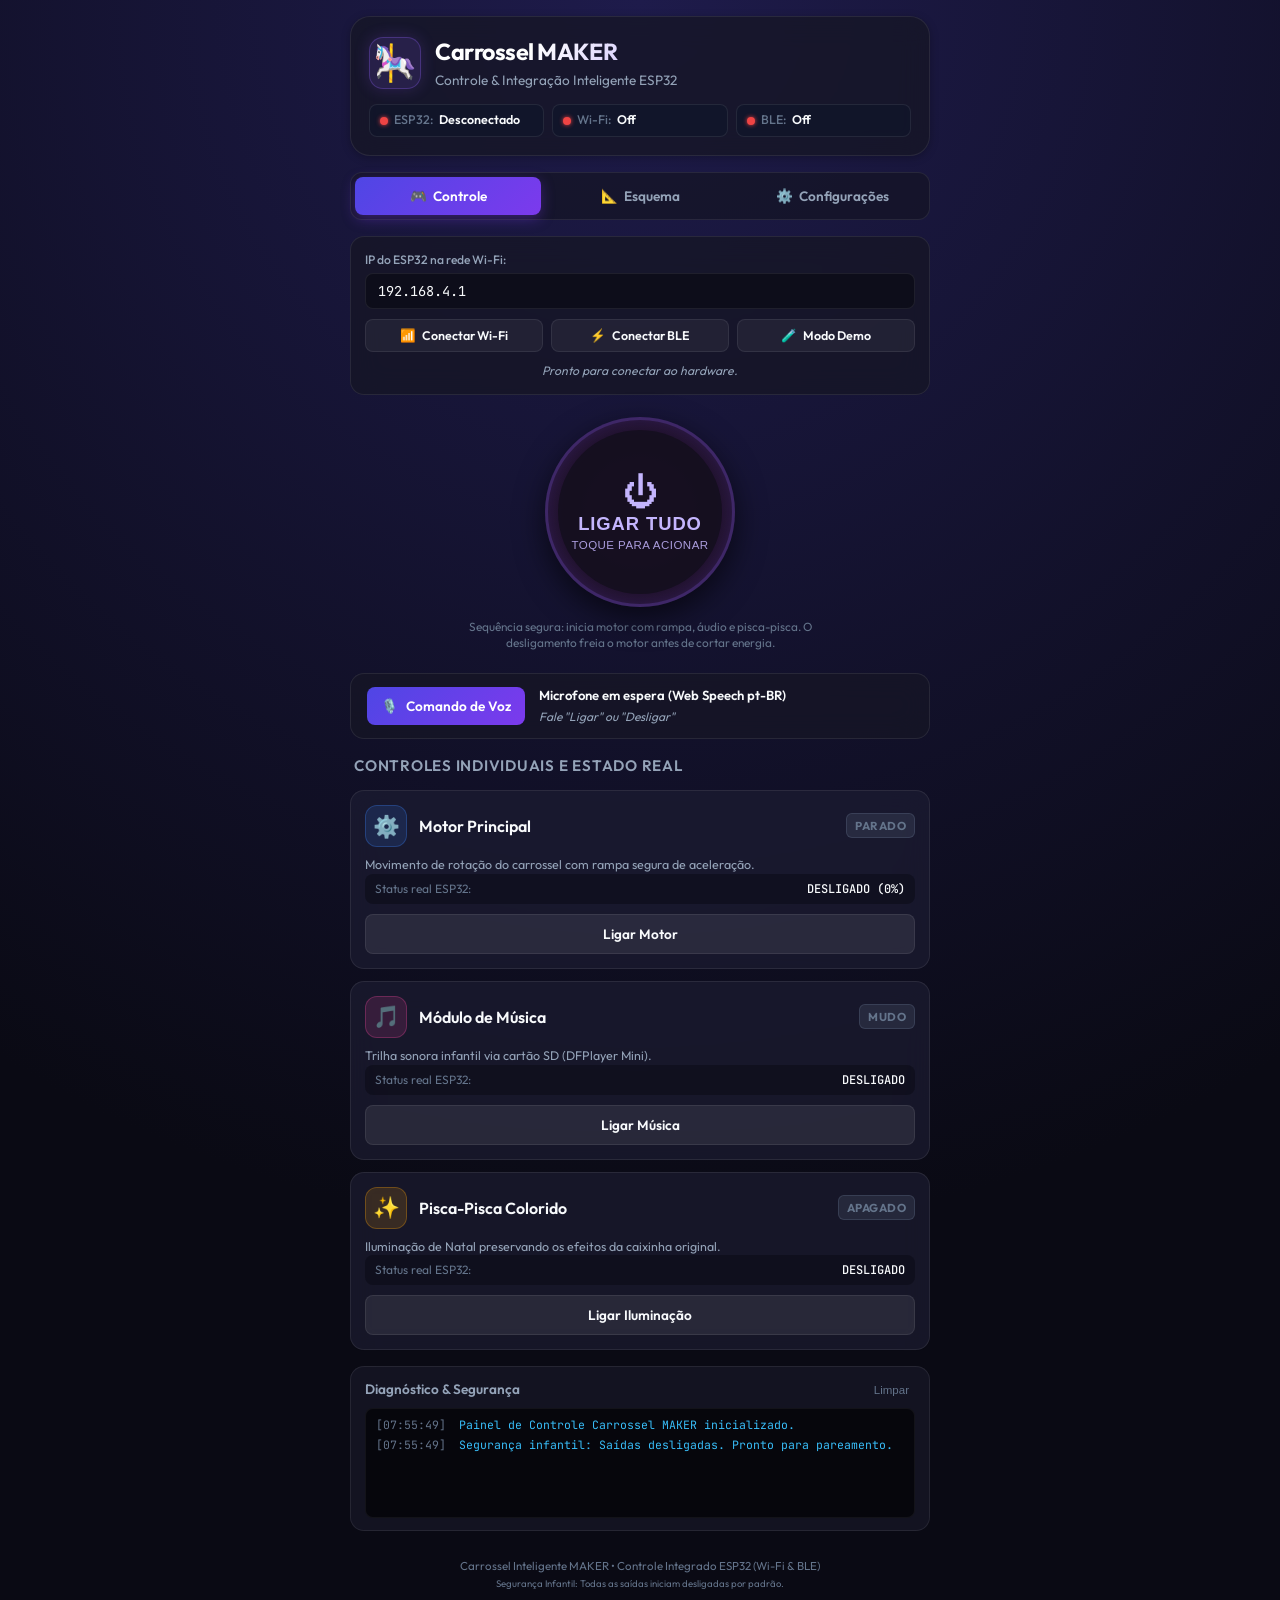
==== commit bdd45f81: "fix(voice): immediate dom update and cache busting version 3.5" ====
--- a/site/index.html
+++ b/site/index.html
@@ -398,8 +398,8 @@
     </footer>
   </div>
 
-  <script src="voice.js"></script>
-  <script src="comm.js"></script>
-  <script src="app.js"></script>
+  <script src="voice.js?v=3.5"></script>
+  <script src="comm.js?v=3.5"></script>
+  <script src="app.js?v=3.5"></script>
 </body>
 </html>
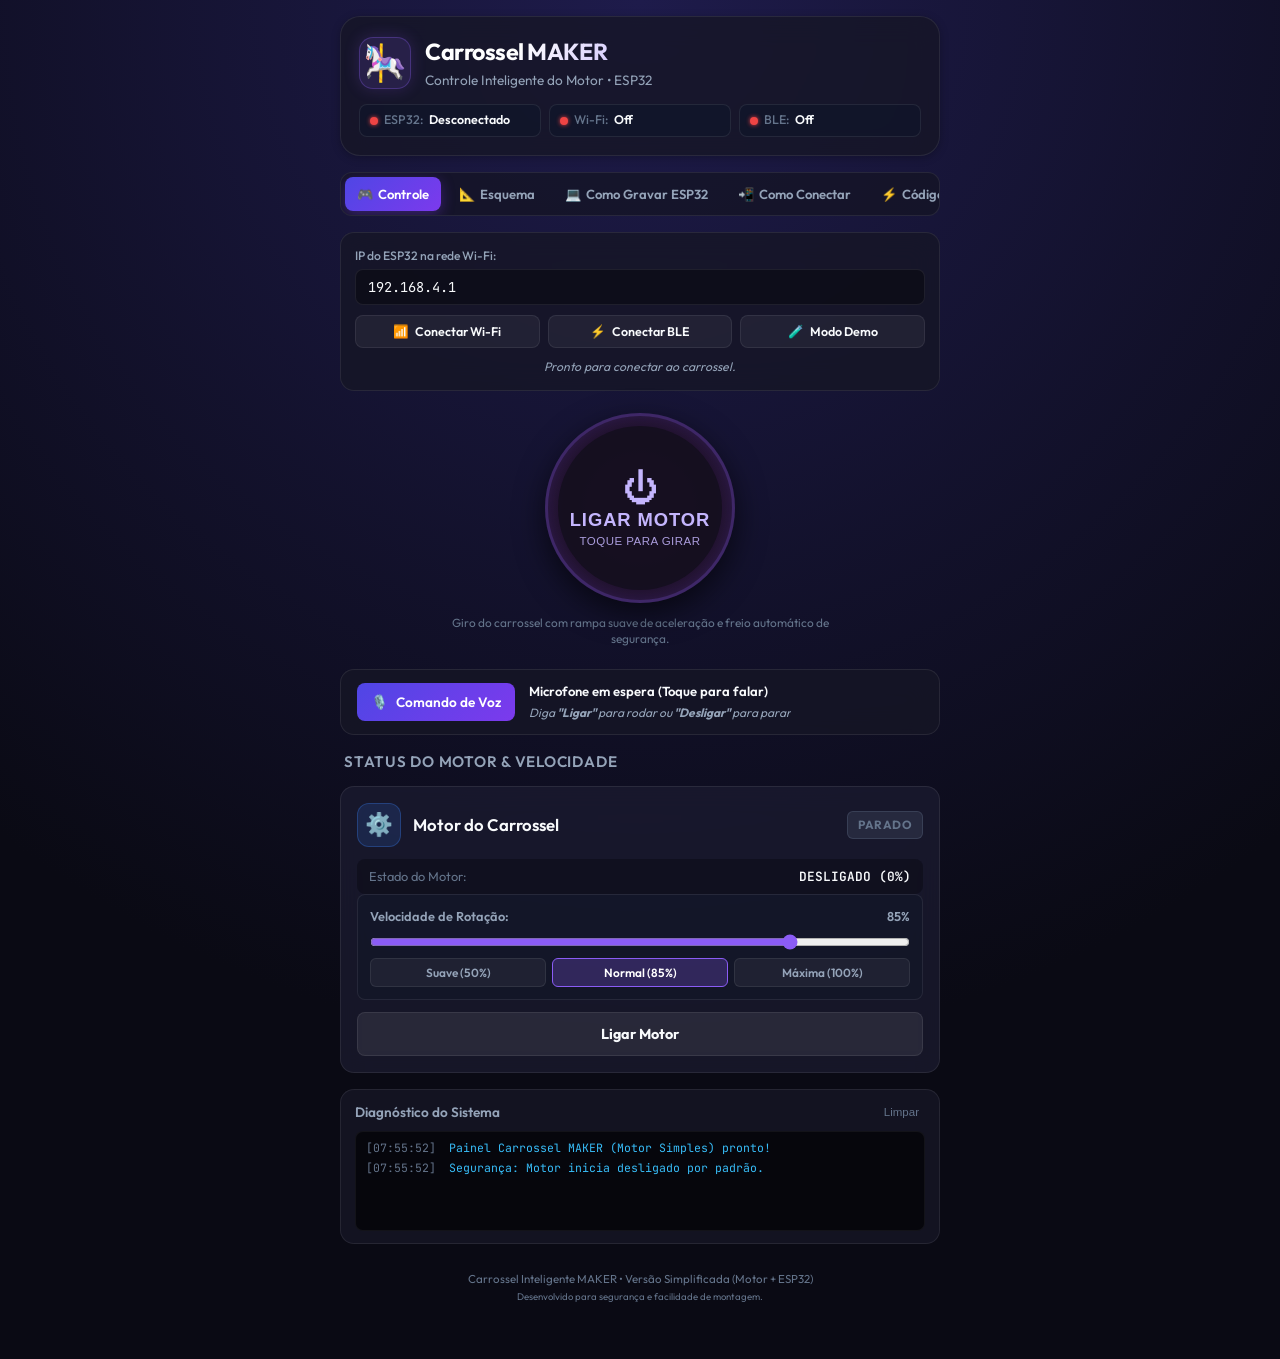
==== commit f2f73cf5: "feat: versao simplificada motor-only com tutoriais e esquemas completos" ====
--- a/site/index.html
+++ b/site/index.html
@@ -3,11 +3,11 @@
 <head>
   <meta charset="UTF-8" />
   <meta name="viewport" content="width=device-width, initial-scale=1.0, maximum-scale=1.0, user-scalable=no" />
-  <title>Carrossel MAKER • Controle e Configurador</title>
+  <title>Carrossel MAKER • Controle do Motor & Guias</title>
   <link rel="preconnect" href="https://fonts.googleapis.com">
   <link rel="preconnect" href="https://fonts.gstatic.com" crossorigin>
   <link href="https://fonts.googleapis.com/css2?family=Outfit:wght@300;400;500;600;700;800&family=JetBrains+Mono:wght@400;500;600&display=swap" rel="stylesheet">
-  <link rel="stylesheet" href="styles.css" />
+  <link rel="stylesheet" href="styles.css?v=4.0" />
 </head>
 <body>
   <div class="app-wrapper">
@@ -17,7 +17,7 @@
         <div class="brand-icon">🎠</div>
         <div>
           <h1>Carrossel MAKER</h1>
-          <p class="subtitle">Controle & Integração Inteligente ESP32</p>
+          <p class="subtitle">Controle Inteligente do Motor • ESP32</p>
         </div>
       </div>
 
@@ -42,12 +42,12 @@
         </div>
       </div>
 
-      <!-- Aviso Explicito de Modo Demonstracao -->
+      <!-- Aviso de Modo Demonstracao -->
       <div class="demo-banner hidden" id="demo-banner">
-        <span class="demo-icon">⚠️</span>
+        <span class="demo-icon">🧪</span>
         <div class="demo-text">
           <strong>MODO DEMONSTRAÇÃO ATIVO</strong>
-          <small>Hardware físico não conectado. As respostas de estado são simuladas no navegador.</small>
+          <small>Respostas simuladas na tela para você testar antes de conectar o ESP32 real.</small>
         </div>
       </div>
     </header>
@@ -60,20 +60,26 @@
       <button class="tab-btn" id="tab-btn-schematics" data-tab="tab-schematics" role="tab">
         <span class="tab-icon">📐</span> Esquema
       </button>
+      <button class="tab-btn" id="tab-btn-prog" data-tab="tab-prog" role="tab">
+        <span class="tab-icon">💻</span> Como Gravar ESP32
+      </button>
+      <button class="tab-btn" id="tab-btn-connect" data-tab="tab-connect" role="tab">
+        <span class="tab-icon">📲</span> Como Conectar
+      </button>
       <button class="tab-btn" id="tab-btn-config" data-tab="tab-config" role="tab">
-        <span class="tab-icon">⚙️</span> Configurações
+        <span class="tab-icon">⚡</span> Código Arduino
       </button>
     </nav>
 
     <!-- ==================================================================== -->
-    <!-- ABA 1: CONTROLE DO CARROSSEL                                         -->
+    <!-- ABA 1: CONTROLE DO MOTOR                                             -->
     <!-- ==================================================================== -->
     <main class="tab-pane active" id="tab-control" role="tabpanel">
       <!-- Painel de Conexão Rápida -->
       <section class="conn-actions-card">
         <div class="input-group">
           <label for="input-esp-ip">IP do ESP32 na rede Wi-Fi:</label>
-          <input type="text" id="input-esp-ip" placeholder="Ex: 192.168.4.1 ou 192.168.1.150" value="192.168.4.1" />
+          <input type="text" id="input-esp-ip" placeholder="Ex: 192.168.4.1" value="192.168.4.1" />
         </div>
         <div class="conn-buttons">
           <button id="btn-connect-wifi" class="btn-action btn-wifi">
@@ -86,21 +92,21 @@
             <span class="btn-icon">🧪</span> Modo Demo
           </button>
         </div>
-        <div id="conn-feedback" class="conn-feedback">Pronto para conectar ao hardware.</div>
+        <div id="conn-feedback" class="conn-feedback">Pronto para conectar ao carrossel.</div>
       </section>
 
-      <!-- Botão Mestre Geral (LIGAR / DESLIGAR) -->
+      <!-- Botão Mestre Geral do Motor (LIGAR / DESLIGAR) -->
       <section class="master-control-section">
         <div class="master-btn-container">
-          <button id="btn-master" class="master-button master-off" aria-label="Ligar ou Desligar Carrossel Geral">
+          <button id="btn-master" class="master-button master-off" aria-label="Ligar ou Parar Motor do Carrossel">
             <div class="master-inner-ring">
               <div class="master-power-icon">⏻</div>
-              <div class="master-title" id="master-title">LIGAR TUDO</div>
-              <div class="master-sub" id="master-sub">Toque para acionar</div>
-            </div>
-          </button>
-        </div>
-        <p class="master-hint">Sequência segura: inicia motor com rampa, áudio e pisca-pisca. O desligamento freia o motor antes de cortar energia.</p>
+              <div class="master-title" id="master-title">LIGAR MOTOR</div>
+              <div class="master-sub" id="master-sub">Toque para girar</div>
+            </div>
+          </button>
+        </div>
+        <p class="master-hint">Giro do carrossel com rampa suave de aceleração e freio automático de segurança.</p>
       </section>
 
       <!-- Seção de Comando de Voz -->
@@ -111,76 +117,45 @@
             <span class="voice-btn-text" id="voice-btn-text">Comando de Voz</span>
           </button>
           <div class="voice-info">
-            <div class="voice-status" id="voice-status">Microfone em espera (Web Speech pt-BR)</div>
-            <div class="voice-transcript" id="voice-transcript">Fale "Ligar" ou "Desligar"</div>
+            <div class="voice-status" id="voice-status">Microfone em espera (Toque para falar)</div>
+            <div class="voice-transcript" id="voice-transcript">Diga <strong>"Ligar"</strong> para rodar ou <strong>"Desligar"</strong> para parar</div>
           </div>
         </div>
       </section>
 
-      <!-- Controles Individuais e Telemetria Real -->
+      <!-- Card de Status do Motor & Ajuste de Velocidade -->
       <section class="components-grid">
-        <h2 class="section-title">Controles Individuais e Estado Real</h2>
-
-        <!-- Card do Motor -->
+        <h2 class="section-title">Status do Motor & Velocidade</h2>
+
         <div class="component-card" id="card-motor">
           <div class="comp-header">
             <div class="comp-icon-box motor-color">⚙️</div>
             <div class="comp-info">
-              <h3>Motor Principal</h3>
+              <h3>Motor do Carrossel</h3>
               <span class="comp-state-badge badge-off" id="badge-motor">PARADO</span>
             </div>
           </div>
+
           <div class="comp-body">
-            <p class="comp-desc">Movimento de rotação do carrossel com rampa segura de aceleração.</p>
             <div class="comp-real-state">
-              <span class="telemetry-label">Status real ESP32:</span>
+              <span class="telemetry-label">Estado do Motor:</span>
               <span class="telemetry-value" id="real-motor">DESLIGADO (0%)</span>
             </div>
-          </div>
+
+            <!-- Ajuste Rápido de Velocidade do Motor -->
+            <div class="speed-control-box">
+              <label for="motor-speed-slider">Velocidade de Rotação: <span id="speed-display">85%</span></label>
+              <input type="range" id="motor-speed-slider" min="30" max="100" value="85" step="5" />
+              <div class="speed-presets">
+                <button type="button" class="btn-preset" data-speed="50">Suave (50%)</button>
+                <button type="button" class="btn-preset active" data-speed="85">Normal (85%)</button>
+                <button type="button" class="btn-preset" data-speed="100">Máxima (100%)</button>
+              </div>
+            </div>
+          </div>
+
           <div class="comp-footer">
             <button id="btn-toggle-motor" class="btn-toggle btn-toggle-off">Ligar Motor</button>
-          </div>
-        </div>
-
-        <!-- Card do Áudio / Música -->
-        <div class="component-card" id="card-audio">
-          <div class="comp-header">
-            <div class="comp-icon-box audio-color">🎵</div>
-            <div class="comp-info">
-              <h3>Módulo de Música</h3>
-              <span class="comp-state-badge badge-off" id="badge-audio">MUDO</span>
-            </div>
-          </div>
-          <div class="comp-body">
-            <p class="comp-desc">Trilha sonora infantil via cartão SD (DFPlayer Mini).</p>
-            <div class="comp-real-state">
-              <span class="telemetry-label">Status real ESP32:</span>
-              <span class="telemetry-value" id="real-audio">DESLIGADO</span>
-            </div>
-          </div>
-          <div class="comp-footer">
-            <button id="btn-toggle-audio" class="btn-toggle btn-toggle-off">Ligar Música</button>
-          </div>
-        </div>
-
-        <!-- Card do Pisca-Pisca de Natal -->
-        <div class="component-card" id="card-light">
-          <div class="comp-header">
-            <div class="comp-icon-box light-color">✨</div>
-            <div class="comp-info">
-              <h3>Pisca-Pisca Colorido</h3>
-              <span class="comp-state-badge badge-off" id="badge-light">APAGADO</span>
-            </div>
-          </div>
-          <div class="comp-body">
-            <p class="comp-desc">Iluminação de Natal preservando os efeitos da caixinha original.</p>
-            <div class="comp-real-state">
-              <span class="telemetry-label">Status real ESP32:</span>
-              <span class="telemetry-value" id="real-light">DESLIGADO</span>
-            </div>
-          </div>
-          <div class="comp-footer">
-            <button id="btn-toggle-light" class="btn-toggle btn-toggle-off">Ligar Iluminação</button>
           </div>
         </div>
       </section>
@@ -188,7 +163,7 @@
       <!-- Console de Eventos, Diagnóstico e Segurança -->
       <section class="diagnostics-card">
         <div class="diag-header">
-          <h3>Diagnóstico & Segurança</h3>
+          <h3>Diagnóstico do Sistema</h3>
           <button id="btn-clear-log" class="btn-clear">Limpar</button>
         </div>
         <div id="event-log" class="event-log" role="log" aria-live="polite"></div>
@@ -196,196 +171,274 @@
     </main>
 
     <!-- ==================================================================== -->
-    <!-- ABA 2: ESQUEMA COMPLETO DE LIGAÇÃO & MONTAGEM                        -->
+    <!-- ABA 2: ESQUEMA COMPLETO DO MOTOR                                     -->
     <!-- ==================================================================== -->
     <section class="tab-pane" id="tab-schematics" role="tabpanel">
       <div class="schematic-card">
-        <h2>Esquema Elétrico e Montagem Completa</h2>
+        <h2>Esquema Elétrico: Apenas Motor + ESP32</h2>
         <p class="schematic-intro">
-          Veja a ligação exata de cada um dos 4 componentes principais com o ESP32 convencional.
+          Como o projeto foi simplificado para <strong>apenas o motor</strong>, veja exatamente como ligar sem risco de queimar o ESP32.
         </p>
 
-        <!-- Seletor de Alimentação Interativo -->
+        <!-- Alerta Vermelho Crítico -->
+        <div class="warning-banner-crit">
+          🚨 <strong>REGRA FUNDAMENTAL DE ELETRÔNICA:</strong><br>
+          <strong>NUNCA ligue os fios do motor diretamente nos pinos (GPIOs) do ESP32!</strong><br>
+          O pino do ESP32 só aguenta 12mA. O motorzinho elétrico puxa entre 200mA e 1000mA. Ligue sempre através de um <strong>Módulo Relé</strong> ou <strong>Módulo Transistor/MOSFET</strong>!
+        </div>
+
+        <!-- Seletor das 2 Formas Mais Fáceis de Ligar -->
+        <div class="circuit-switch-box">
+          <label><strong>Escolha o componente que você tem em mãos:</strong></label>
+          <div class="circuit-options">
+            <button class="btn-circuit-opt active" data-circuit="relay">
+              🔌 Opção 1: Módulo Relé (Mais Fácil de Todos)
+            </button>
+            <button class="btn-circuit-opt" data-circuit="mosfet">
+              ⚡ Opção 2: Módulo Transistor/MOSFET (Com Velocidade)
+            </button>
+          </div>
+        </div>
+
+        <!-- Detalhe do Circuito com Relé -->
+        <div id="circuit-detail-relay" class="circuit-detail-box">
+          <h3>Ligação com Módulo Relé de 1 Canal (Recomendado pela simplicidade)</h3>
+          <p>O relé funciona como um interruptor liga/desliga acionado pelo ESP32 com isolamento total.</p>
+          <div class="wiring-steps-list">
+            <div class="step-item">
+              <span class="step-num">1</span>
+              <div>
+                <strong>Ligar o Relé no ESP32:</strong>
+                <ul>
+                  <li>Pino <strong>VCC (ou DC+)</strong> do Relé ➔ Pino <strong>VIN (5V)</strong> do ESP32</li>
+                  <li>Pino <strong>GND (ou DC-)</strong> do Relé ➔ Pino <strong>GND</strong> do ESP32</li>
+                  <li>Pino <strong>IN</strong> do Relé ➔ Pino <strong>GPIO 25</strong> do ESP32</li>
+                </ul>
+              </div>
+            </div>
+            <div class="step-item">
+              <span class="step-num">2</span>
+              <div>
+                <strong>Ligar o Motor e a Bateria no Relé:</strong>
+                <ul>
+                  <li>Polo <strong>Positivo (+)</strong> da Bateria/Fonte ➔ Terminal <strong>COM (Comum)</strong> do Relé</li>
+                  <li>Terminal <strong>NA (Normalmente Aberto)</strong> do Relé ➔ Fio Positivo do Motor</li>
+                  <li>Fio Negativo do Motor ➔ Polo <strong>Negativo (-)</strong> da Bateria/Fonte</li>
+                  <li>Polo <strong>Negativo (-)</strong> da Bateria/Fonte ➔ Conecte também no <strong>GND</strong> do ESP32 (GND Comum)</li>
+                </ul>
+              </div>
+            </div>
+          </div>
+        </div>
+
+        <!-- Detalhe do Circuito com Transistor/MOSFET -->
+        <div id="circuit-detail-mosfet" class="circuit-detail-box hidden">
+          <h3>Ligação com Módulo Transistor / MOSFET (Permite Velocidade Suave)</h3>
+          <p>Usando um transistor NPN (TIP120) ou módulo MOSFET (IRLZ44N), você controla tanto o liga/desliga quanto a velocidade de rotação.</p>
+          <div class="wiring-steps-list">
+            <div class="step-item">
+              <span class="step-num">1</span>
+              <div>
+                <strong>Pinos de Controle:</strong>
+                <ul>
+                  <li>Pino <strong>SIG / Gate / Base</strong> ➔ Pino <strong>GPIO 25</strong> do ESP32 (com resistor de 220Ω a 1kΩ)</li>
+                  <li>Pino <strong>GND</strong> do Módulo ➔ Pino <strong>GND</strong> do ESP32</li>
+                </ul>
+              </div>
+            </div>
+            <div class="step-item">
+              <span class="step-num">2</span>
+              <div>
+                <strong>Alimentação do Motor:</strong>
+                <ul>
+                  <li>Fio Positivo do Motor ➔ Polo <strong>Positivo (+)</strong> da sua bateria (4.5V a 6V)</li>
+                  <li>Fio Negativo do Motor ➔ Terminal <strong>Dreno (D) / Coletor</strong> do Transistor</li>
+                  <li>Dica: Coloque um diodo comum (1N4007) invertido entre os dois polos do motor para evitar faíscas que resetem o ESP32!</li>
+                </ul>
+              </div>
+            </div>
+          </div>
+        </div>
+
+        <!-- Alimentação: Pilhas vs Fonte -->
         <div class="power-selector-box">
-          <label><strong>Como você vai alimentar o Carrossel?</strong></label>
-          <div class="power-options">
-            <button class="btn-power-opt active" data-power="battery">
-              🔋 Pilhas / Baterias (Portátil)
-            </button>
-            <button class="btn-power-opt" data-power="powersupply">
-              🔌 Fonte de Tomada (Recomendado)
-            </button>
-          </div>
-          <div id="power-advice" class="power-advice">
-            <!-- Texto dinâmico inserido via JS -->
-          </div>
-        </div>
-
-        <!-- Diagrama Visual dos 4 Componentes -->
-        <div class="wiring-diagram">
-          <!-- Bloco ESP32 -->
-          <div class="diagram-block block-esp32">
-            <div class="block-title">🧠 ESP32 (Convencional - 38 pinos)</div>
-            <div class="pin-wire"><span class="pin-badge">VIN (5V)</span> <span class="wire-line wire-red"></span> Alimentação +5V</div>
-            <div class="pin-wire"><span class="pin-badge">GND</span> <span class="wire-line wire-black"></span> Terra Comum (Interligar todos os GNDs)</div>
-            <div class="pin-wire"><span class="pin-badge">GPIO 25</span> <span class="wire-line wire-orange"></span> Driver Motor IN1 (Sentido)</div>
-            <div class="pin-wire"><span class="pin-badge">GPIO 26</span> <span class="wire-line wire-orange"></span> Driver Motor IN2 (Sentido)</div>
-            <div class="pin-wire"><span class="pin-badge">GPIO 27</span> <span class="wire-line wire-yellow"></span> Driver Motor PWM / ENA (Velocidade)</div>
-            <div class="pin-wire"><span class="pin-badge">GPIO 17 (TX2)</span> <span class="wire-line wire-blue"></span> DFPlayer RX (via Resistor 1kΩ)</div>
-            <div class="pin-wire"><span class="pin-badge">GPIO 16 (RX2)</span> <span class="wire-line wire-cyan"></span> DFPlayer TX</div>
-            <div class="pin-wire"><span class="pin-badge">GPIO 33</span> <span class="wire-line wire-green"></span> Controle do Pisca-Pisca (Gate/IN)</div>
-            <div class="pin-wire"><span class="pin-badge">GPIO 14</span> <span class="wire-line wire-purple"></span> Botão Físico de Emergência (GND)</div>
-          </div>
-
-          <!-- Bloco Motor -->
-          <div class="diagram-block block-motor">
-            <div class="block-title">⚙️ Motor DC + Driver Ponte H (TB6612 ou L298N)</div>
-            <p class="block-note">⚠️ <strong>NUNCA ligue o motor direto no ESP32!</strong> Use o driver intermediário.</p>
-            <ul>
-              <li><strong>Alimentação Motor (VM / VCC2):</strong> Conecte ao polo positivo da sua bateria ou fonte.</li>
-              <li><strong>GND:</strong> Interligado ao GND do ESP32.</li>
-              <li><strong>IN1, IN2, PWM:</strong> Ligados aos GPIOs 25, 26 e 27.</li>
-              <li><strong>OUT1 e OUT2:</strong> Ligados aos dois fios do motor DC (com capacitor cerâmico 100nF soldado entre os bornes).</li>
-            </ul>
-          </div>
-
-          <!-- Bloco Áudio -->
-          <div class="diagram-block block-audio">
-            <div class="block-title">🎵 Módulo de Som (DFPlayer Mini) + Alto-Falante</div>
-            <ul>
-              <li><strong>VCC:</strong> Pino 5V da fonte/bateria regulada.</li>
-              <li><strong>GND:</strong> Terra comum.</li>
-              <li><strong>RX:</strong> Conectado ao GPIO 17 do ESP32 <em>com um resistor de 1kΩ em série</em> (protege contra ruídos).</li>
-              <li><strong>TX:</strong> Conectado ao GPIO 16 do ESP32.</li>
-              <li><strong>SPK1 e SPK2:</strong> Ligados diretamente aos 2 fios do alto-falante (3W / 4Ω ou 8Ω).</li>
-              <li><strong>Cartão MicroSD:</strong> Formatado em FAT32 com músicas na pasta <code>/mp3/0001.mp3</code>.</li>
-            </ul>
-          </div>
-
-          <!-- Bloco Pisca-Pisca -->
-          <div class="diagram-block block-light">
-            <div class="block-title">✨ Pisca-Pisca de Natal Colorido</div>
-            <p class="block-note">💡 A caixinha controladora original com os efeitos natalinos <strong>é mantida</strong>.</p>
-            <ul>
-              <li><strong>Se o pisca for USB ou Pilhas (5V/4.5V DC):</strong> O GPIO 33 chaveia um transistor MOSFET de nível lógico (ex: IRLZ44N) na linha negativa da caixinha.</li>
-              <li><strong>Se o pisca for de tomada (127/220V AC):</strong> O GPIO 33 aciona um Módulo Relé optoisolado de 5V. A alta tensão fica trancada em gabinete isolado.</li>
-              <li>Ao ligar pelo site, o circuito recebe energia e acende no modo memorizado.</li>
-            </ul>
-          </div>
-        </div>
-
-        <!-- Dica de Engenharia -->
-        <div class="schematic-footer-tip">
-          <strong>Regra Essencial do GND Comum:</strong> Todos os fios pretos (GND) da fonte/bateria, do ESP32, do driver de motor, do DFPlayer e do módulo do pisca-pisca devem estar conectados juntos no mesmo ponto de terra para que os sinais funcionem corretamente.
+          <h3>🔋 Como Alimentar o Carrossel?</h3>
+          <div class="power-cards-grid">
+            <div class="p-card">
+              <h4>Opção 1: Pilhas ou Baterias (Portátil)</h4>
+              <p>• <strong>Suporte para 4 Pilhas AA (6V):</strong> Ligue o positivo das pilhas no motor e o negativo no GND comum.</p>
+              <p>• <strong>Power Bank de Celular (5V):</strong> Ligue um cabo micro-USB direto no ESP32. Se o motor for de 5V, ele pode usar a mesma energia pelo pino VIN!</p>
+              <p class="p-warn">⚠️ <em>Evite bateria quadrada de 9V: ela não tem corrente para motores e acaba em 5 minutos.</em></p>
+            </div>
+            <div class="p-card">
+              <h4>Opção 2: Fonte de Celular na Tomada (Mais Estável)</h4>
+              <p>• Use uma <strong>fonte de carregador de celular (5V / 2A)</strong> com cabo USB conectado no ESP32.</p>
+              <p>• Você pode puxar os 5V do pino VIN do ESP32 para alimentar o motorzinho simples sem precisar de pilhas.</p>
+              <p>• Ideal para testes na bancada ou feiras escolares.</p>
+            </div>
+          </div>
         </div>
       </div>
     </section>
 
     <!-- ==================================================================== -->
-    <!-- ABA 3: CONFIGURAÇÕES & GERADOR DE FIRMWARE SEM CÓDIGO (NO-CODE)      -->
+    <!-- ABA 3: TUTORIAL - COMO GRAVAR O ESP32 NO COMPUTADOR                  -->
+    <!-- ==================================================================== -->
+    <section class="tab-pane" id="tab-prog" role="tabpanel">
+      <div class="guide-card">
+        <h2>Tutorial: Como Gravar o ESP32 no PC (Sem Stress!)</h2>
+        <p class="guide-intro">
+          Gravar o ESP32 pela primeira vez pode ser chato por causa de drivers e portas COM. Siga este passo a passo à prova de erros:
+        </p>
+
+        <div class="guide-steps">
+          <!-- Passo 1 -->
+          <div class="guide-step">
+            <div class="step-badge">Passo 1</div>
+            <div class="step-content">
+              <h3>Atenção ao Cabo USB (A Maior Pegadinha!)</h3>
+              <p>Muitos cabos USB que vêm em caixinhas de fone ou brinquedos <strong>só servem para carregar bateria e NÃO passam dados</strong>.</p>
+              <p>👉 Certifique-se de usar um cabo USB de boa qualidade que passe dados (como o cabo que você usa para passar fotos do celular pro computador).</p>
+            </div>
+          </div>
+
+          <!-- Passo 2 -->
+          <div class="guide-step">
+            <div class="step-badge">Passo 2</div>
+            <div class="step-content">
+              <h3>Instalar o Driver USB no Windows (CH340 ou CP2102)</h3>
+              <p>Quando você conecta o ESP32 na USB, o Windows precisa de um programinha (driver) para criar a <strong>Porta COM</strong>:</p>
+              <ul>
+                <li>Se a sua plaquinha ESP32 tem um chip quadradinho perto da USB escrito <strong>CH340</strong> ou <strong>CH340G</strong>: instale o <a href="https://www.wch-ic.com/downloads/CH341SER_EXE.html" target="_blank" rel="noopener">Driver CH340 Oficial</a>.</li>
+                <li>Se o chip for o <strong>CP2102</strong> (Silicon Labs): instale o <a href="https://www.silabs.com/developers/usb-to-uart-bridge-vcp-drivers" target="_blank" rel="noopener">Driver CP2102 Oficial</a>.</li>
+              </ul>
+              <p>💡 <em>Como saber se deu certo?</em> Abra o <strong>Gerenciador de Dispositivos</strong> do Windows e veja se em <strong>Portas (COM e LPT)</strong> aparece algo como <code>Silicon Labs CP210x (COM3)</code> ou <code>USB-SERIAL CH340 (COM4)</code> sem triângulo amarelo.</p>
+            </div>
+          </div>
+
+          <!-- Passo 3 -->
+          <div class="guide-step">
+            <div class="step-badge">Passo 3</div>
+            <div class="step-content">
+              <h3>Configurar a Arduino IDE</h3>
+              <ol>
+                <li>Abra a <strong>Arduino IDE</strong> no computador.</li>
+                <li>Vá em <strong>Arquivo ➔ Preferências</strong>.</li>
+                <li>No campo <em>"URLs do Gerenciador de Placas Adicionais"</em>, cole o link oficial da Espressif:<br>
+                  <code class="code-inline">https://raw.githubusercontent.com/espressif/arduino-esp32/gh-pages/package_esp32_index.json</code>
+                </li>
+                <li>Clique em <strong>OK</strong>.</li>
+                <li>Agora vá em <strong>Ferramentas ➔ Placa ➔ Gerenciador de Placas</strong>, pesquise por <strong>esp32</strong> e clique em <strong>Instalar</strong>.</li>
+                <li>Instale também as bibliotecas no menu <strong>Ferramentas ➔ Gerenciar Bibliotecas</strong>:<br>
+                  - <strong>ArduinoJson</strong> (versão 6.x)<br>
+                  - <strong>WebSockets</strong> (por Markus Sattler)
+                </li>
+              </ol>
+            </div>
+          </div>
+
+          <!-- Passo 4 -->
+          <div class="guide-step highlight-step">
+            <div class="step-badge">Passo 4</div>
+            <div class="step-content">
+              <h3>O Pulo do Gato: Erro "Failed to connect to ESP32: Timed out"</h3>
+              <p>Muitas placas ESP32 têm um capacitor que não entra no modo de gravação sozinho. Quando você clica na setinha de Carregar, o programa compila e começa a mostrar:</p>
+              <pre class="terminal-box">Connecting........_____....._____.....</pre>
+              <p>👉 <strong>O que fazer se aparecer isso:</strong><br>
+              Na placa ESP32 existem dois botõezinhos pretos: um escrito <strong>EN (ou RST)</strong> e outro escrito <strong>BOOT (ou IO0)</strong>.<br>
+              Assim que o computador começar a mostrar <code>Connecting........</code>, <strong>aperte e segure o botão BOOT por 2 segundos e solte</strong>. A gravação começará imediatamente (mostrando <code>Writing at 0x00010000... (100%)</code>). Pronto!</p>
+            </div>
+          </div>
+        </div>
+      </div>
+    </section>
+
+    <!-- ==================================================================== -->
+    <!-- ABA 4: TUTORIAL - COMO CONECTAR O CARROSSEL COM O SITE               -->
+    <!-- ==================================================================== -->
+    <section class="tab-pane" id="tab-connect" role="tabpanel">
+      <div class="guide-card">
+        <h2>Tutorial: Como Conectar o Carrossel com o Site</h2>
+        <p class="guide-intro">
+          Você tem duas formas muito fáceis de controlar o carrossel pelo celular ou computador:
+        </p>
+
+        <div class="guide-steps">
+          <!-- Método 1: Wi-Fi -->
+          <div class="guide-step">
+            <div class="step-badge">Opção 1</div>
+            <div class="step-content">
+              <h3>Conexão Direta por Wi-Fi (Não precisa de internet de casa!)</h3>
+              <p>O próprio ESP32 cria sua própria rede Wi-Fi como se fosse um mini-roteador portátil:</p>
+              <ol>
+                <li>Ligue o ESP32 na bateria ou no carregador de celular.</li>
+                <li>No seu celular, abra as <strong>Configurações de Wi-Fi</strong>.</li>
+                <li>Procure a rede chamada: <strong><code>Carrossel_Maker_ESP32</code></strong>.</li>
+                <li>Digite a senha: <strong><code>carrossel123</code></strong> e conecte.</li>
+                <li>Se o celular avisar <em>"Rede sem internet, deseja continuar conectado?"</em>, toque em <strong>SIM</strong>.</li>
+                <li>Agora abra o site do carrossel (ou digite o IP <strong>192.168.4.1</strong>) e toque em <strong>"Conectar Wi-Fi"</strong>.</li>
+                <li>A bolinha do Wi-Fi e do ESP32 ficarão verdes e você já pode controlar!</li>
+              </ol>
+            </div>
+          </div>
+
+          <!-- Método 2: Bluetooth BLE -->
+          <div class="guide-step">
+            <div class="step-badge">Opção 2</div>
+            <div class="step-content">
+              <h3>Conexão por Bluetooth BLE (Sem sair da internet)</h3>
+              <p>Ideal se você quiser usar os dados móveis (4G/5G) no celular enquanto controla o brinquedo:</p>
+              <ol>
+                <li>Ligue o <strong>Bluetooth</strong> do seu celular.</li>
+                <li>Abra este site no navegador <strong>Google Chrome</strong> (Android ou PC).</li>
+                <li>Clique no botão <strong>⚡ Conectar BLE</strong> no painel.</li>
+                <li>Uma janelinha vai abrir mostrando os aparelhos próximos. Selecione <strong>Carrossel_Maker_BLE</strong> e clique em <strong>Parear</strong>.</li>
+                <li>Pronto! Conectado instantaneamente sem precisar mexer no Wi-Fi.</li>
+              </ol>
+            </div>
+          </div>
+
+          <!-- Método 3: Modo Demo -->
+          <div class="guide-step">
+            <div class="step-badge">Opção 3</div>
+            <div class="step-content">
+              <h3>Modo Demonstração (Para Testar Antes de Montar)</h3>
+              <p>Quer ver como o botão mestre e o microfone respondem na tela mesmo sem o ESP32 por perto?</p>
+              <p>Basta tocar no botão <strong>🧪 Modo Demo</strong>. O sistema simula as respostas na tela para você testar a fala e os botões à vontade!</p>
+            </div>
+          </div>
+        </div>
+      </div>
+    </section>
+
+    <!-- ==================================================================== -->
+    <!-- ABA 5: GERADOR DE CÓDIGO ARDUINO (SIMPLES, 100% FUNCIONAL)          -->
     <!-- ==================================================================== -->
     <section class="tab-pane" id="tab-config" role="tabpanel">
       <div class="config-card">
-        <h2>Configurador do Carrossel & Gerador ESP32</h2>
+        <h2>Código Completo para o ESP32 (Arduino IDE)</h2>
         <p class="config-intro">
-          Personalize tudo aqui <strong>sem precisar programar</strong>. As alterações geram o código pronto para você colar na Arduino IDE ou gravar no ESP32!
+          Este é o código exclusivo para <strong>ligar e desligar o motor</strong> pelo site e por voz. Basta clicar no botão de copiar, colar na Arduino IDE e gravar no ESP32!
         </p>
 
-        <!-- Formulário de Pré-Configurações -->
-        <form id="form-generator" class="config-form" onsubmit="return false;">
-          <!-- Seção de Rede -->
-          <fieldset class="config-group">
-            <legend>📡 Conectividade do ESP32</legend>
-            <div class="form-row">
-              <div class="form-field">
-                <label for="cfg-wifi-ssid">Nome da Rede Wi-Fi (SSID):</label>
-                <input type="text" id="cfg-wifi-ssid" value="Carrossel_Maker_ESP32" />
-              </div>
-              <div class="form-field">
-                <label for="cfg-wifi-pass">Senha do Wi-Fi:</label>
-                <input type="text" id="cfg-wifi-pass" value="carrossel123" />
-              </div>
-            </div>
-            <div class="form-field">
-              <label for="cfg-ble-name">Nome do Bluetooth BLE:</label>
-              <input type="text" id="cfg-ble-name" value="Carrossel_Maker_BLE" />
-            </div>
-          </fieldset>
-
-          <!-- Seção do Motor -->
-          <fieldset class="config-group">
-            <legend>⚙️ Movimento do Motor</legend>
-            <div class="form-row">
-              <div class="form-field">
-                <label for="cfg-motor-speed">Velocidade Máxima de Rotação:</label>
-                <select id="cfg-motor-speed">
-                  <option value="180">Suave / Lenta (Ideal para crianças pequenas)</option>
-                  <option value="220" selected>Média / Padrão (Recomendada)</option>
-                  <option value="255">Máxima (100% de potência)</option>
-                </select>
-              </div>
-              <div class="form-field">
-                <label for="cfg-ramp-speed">Rampa de Aceleração (Soft-Start):</label>
-                <select id="cfg-ramp-speed">
-                  <option value="slow">Muito Suave (2.5 segundos até embalar)</option>
-                  <option value="normal" selected>Normal (1.5 segundos)</option>
-                  <option value="fast">Rápida (0.8 segundos)</option>
-                </select>
-              </div>
-            </div>
-          </fieldset>
-
-          <!-- Seção de Áudio e Luz -->
-          <fieldset class="config-group">
-            <legend>🎵 Som e Iluminação</legend>
-            <div class="form-row">
-              <div class="form-field">
-                <label for="cfg-audio-vol">Volume Inicial da Música (0 a 30):</label>
-                <input type="number" id="cfg-audio-vol" min="5" max="30" value="22" />
-              </div>
-              <div class="form-field">
-                <label for="cfg-light-type">Alimentação do Pisca-Pisca:</label>
-                <select id="cfg-light-type">
-                  <option value="dc_mosfet" selected>Baixa Tensão DC (Pilhas / USB 5V - MOSFET)</option>
-                  <option value="ac_relay">Rede Elétrica 127/220V AC (Módulo Relé Isolado)</option>
-                </select>
-              </div>
-            </div>
-          </fieldset>
-
-          <!-- Seção de Segurança -->
-          <fieldset class="config-group">
-            <legend>🛡️ Segurança Infantil</legend>
-            <div class="form-field">
-              <label for="cfg-watchdog">Tempo de Desligamento Automático sem Celular:</label>
-              <select id="cfg-watchdog">
-                <option value="5000">5 segundos (Mais rígido)</option>
-                <option value="8000" selected>8 segundos (Recomendado)</option>
-                <option value="15000">15 segundos</option>
-              </select>
-            </div>
-          </fieldset>
-
-          <!-- Botões do Gerador -->
-          <div class="generator-actions">
-            <button type="button" id="btn-generate-code" class="btn-primary-generate">
-              ⚡ Gerar Código Pronto para Arduino IDE
-            </button>
-            <button type="button" id="btn-copy-code" class="btn-secondary-copy">
-              📋 Copiar Código
-            </button>
-          </div>
-        </form>
+        <div class="generator-actions">
+          <button type="button" id="btn-copy-code" class="btn-primary-generate">
+            📋 COPIAR CÓDIGO COMPLETO (1 CLIQUE)
+          </button>
+          <span id="copy-status" class="copy-status"></span>
+        </div>
 
         <!-- Caixa com o Código Gerado Pronto para Copiar e Colar -->
         <div class="code-output-container">
-          <div class="code-output-header">
-            <span>Sketch Completo para Arduino IDE / ESP32 (Tudo em 1 arquivo)</span>
-            <span id="copy-status" class="copy-status"></span>
-          </div>
           <textarea id="generated-code-box" class="code-box" readonly spellcheck="false"></textarea>
           <p class="code-instructions">
-            <strong>Como usar sem erro:</strong> Abra a Arduino IDE, crie um arquivo novo, apague tudo o que estiver lá dentro, cole o código acima e clique no botão de <strong>Upload (Seta)</strong>. Pronto! O ESP32 já estará configurado conforme você escolheu nas opções acima.
+            <strong>Instruções simples:</strong><br>
+            1. Abra a Arduino IDE.<br>
+            2. Crie um arquivo novo (Ctrl + N).<br>
+            3. Apague tudo o que estiver escrito e <strong>cole o código acima</strong>.<br>
+            4. Em <em>Ferramentas ➔ Placa</em>, escolha <strong>ESP32 Dev Module</strong>.<br>
+            5. Em <em>Ferramentas ➔ Porta</em>, escolha a sua porta COM.<br>
+            6. Clique no botão de <strong>Carregar (Seta para a direita ➔)</strong>.
           </p>
         </div>
       </div>
@@ -393,13 +446,13 @@
 
     <!-- Rodapé Geral -->
     <footer class="app-footer">
-      <p>Carrossel Inteligente MAKER • Controle Integrado ESP32 (Wi-Fi & BLE)</p>
-      <small>Segurança Infantil: Todas as saídas iniciam desligadas por padrão.</small>
+      <p>Carrossel Inteligente MAKER • Versão Simplificada (Motor + ESP32)</p>
+      <small>Desenvolvido para segurança e facilidade de montagem.</small>
     </footer>
   </div>
 
-  <script src="voice.js?v=3.5"></script>
-  <script src="comm.js?v=3.5"></script>
-  <script src="app.js?v=3.5"></script>
+  <script src="voice.js?v=4.0"></script>
+  <script src="comm.js?v=4.0"></script>
+  <script src="app.js?v=4.0"></script>
 </body>
 </html>
--- a/site/styles.css
+++ b/site/styles.css
@@ -1,6 +1,6 @@
 /* ==========================================================================
-   CARROSSEL INTELIGENTE MAKER - DESIGN SYSTEM & ESTILOS COMPLETOS
-   Com Abas de Navegação, Esquemas de Ligação e Gerador No-Code para Arduino
+   CARROSSEL INTELIGENTE MAKER - DESIGN SYSTEM V4.0 (SIMPLIFICADO)
+   Foco exclusivo no motor: Controle, Esquemas, Tutoriais e Gerador Arduino
    ========================================================================== */
 
 :root {
@@ -20,16 +20,6 @@
   --color-danger: #ef4444;
   --color-warning: #f59e0b;
   --color-off: #64748b;
-
-  /* Cores de Fiação do Esquema */
-  --wire-red: #ef4444;
-  --wire-black: #94a3b8;
-  --wire-orange: #f97316;
-  --wire-yellow: #eab308;
-  --wire-blue: #3b82f6;
-  --wire-cyan: #06b6d4;
-  --wire-green: #22c55e;
-  --wire-purple: #a855f7;
 
   /* Tipografia */
   --font-main: 'Outfit', -apple-system, BlinkMacSystemFont, sans-serif;
@@ -71,7 +61,7 @@
 
 .app-wrapper {
   width: 100%;
-  max-width: 580px;
+  max-width: 600px;
   display: flex;
   flex-direction: column;
   gap: 16px;
@@ -171,45 +161,43 @@
   display: flex;
   align-items: center;
   gap: 10px;
-  animation: pulseWarning 3s infinite ease-in-out;
 }
 .demo-banner.hidden { display: none; }
 .demo-icon { font-size: 1.2rem; }
 .demo-text strong { display: block; font-size: 0.82rem; color: #fcd34d; letter-spacing: 0.03em; }
 .demo-text small { font-size: 0.74rem; color: #fde68a; line-height: 1.2; }
 
-@keyframes pulseWarning {
-  0%, 100% { border-color: rgba(245, 158, 11, 0.4); }
-  50% { border-color: rgba(245, 158, 11, 0.8); }
-}
-
 /* ==========================================================================
    Navegação por Abas (Tabs)
    ========================================================================== */
 .tabs-nav {
-  display: grid;
-  grid-template-columns: 1fr 1fr 1fr;
+  display: flex;
   gap: 6px;
-  background: rgba(20, 20, 36, 0.7);
+  background: rgba(20, 20, 36, 0.75);
   padding: 4px;
   border-radius: 12px;
   border: 1px solid var(--border-subtle);
-}
+  overflow-x: auto;
+  scrollbar-width: none;
+}
+.tabs-nav::-webkit-scrollbar { display: none; }
 
 .tab-btn {
   background: transparent;
   border: none;
   color: var(--text-secondary);
   font-family: var(--font-main);
-  font-size: 0.85rem;
+  font-size: 0.82rem;
   font-weight: 600;
-  padding: 10px 4px;
+  padding: 9px 12px;
   border-radius: 8px;
   cursor: pointer;
   display: flex;
   align-items: center;
   justify-content: center;
-  gap: 6px;
+  gap: 5px;
+  white-space: nowrap;
+  flex: 1 0 auto;
   transition: var(--transition-smooth);
 }
 
@@ -290,7 +278,7 @@
 .conn-feedback { font-size: 0.76rem; color: var(--text-secondary); font-style: italic; text-align: center; }
 
 /* ==========================================================================
-   Botão Master Geral
+   Botão Master Geral (Motor)
    ========================================================================== */
 .master-control-section { display: flex; flex-direction: column; align-items: center; gap: 12px; padding: 6px 0; }
 .master-btn-container { display: flex; justify-content: center; align-items: center; }
@@ -388,7 +376,7 @@
 .voice-transcript { font-size: 0.75rem; color: var(--text-secondary); font-style: italic; white-space: nowrap; overflow: hidden; text-overflow: ellipsis; }
 
 /* ==========================================================================
-   Cards de Componentes Individuais
+   Card de Componente (Motor e Velocidade)
    ========================================================================== */
 .components-grid { display: flex; flex-direction: column; gap: 12px; }
 .section-title { font-size: 0.95rem; font-weight: 600; color: var(--text-secondary); text-transform: uppercase; letter-spacing: 0.05em; padding-left: 4px; }
@@ -397,39 +385,82 @@
   backdrop-filter: var(--backdrop-blur);
   border: 1px solid var(--border-subtle);
   border-radius: var(--radius-md);
-  padding: 14px;
-  display: flex;
-  flex-direction: column;
-  gap: 10px;
+  padding: 16px;
+  display: flex;
+  flex-direction: column;
+  gap: 12px;
   transition: var(--transition-smooth);
 }
 .component-card:hover { background: var(--bg-card-hover); border-color: var(--border-active); }
 
 .comp-header { display: flex; align-items: center; gap: 12px; }
-.comp-icon-box { width: 42px; height: 42px; border-radius: 12px; display: flex; align-items: center; justify-content: center; font-size: 1.35rem; }
+.comp-icon-box { width: 44px; height: 44px; border-radius: 12px; display: flex; align-items: center; justify-content: center; font-size: 1.4rem; }
 .motor-color { background: rgba(59, 130, 246, 0.15); border: 1px solid rgba(59, 130, 246, 0.3); }
-.audio-color { background: rgba(236, 72, 153, 0.15); border: 1px solid rgba(236, 72, 153, 0.3); }
-.light-color { background: rgba(245, 158, 11, 0.15); border: 1px solid rgba(245, 158, 11, 0.3); }
 
 .comp-info { flex: 1; display: flex; justify-content: space-between; align-items: center; }
-.comp-info h3 { font-size: 1rem; font-weight: 600; }
-.comp-state-badge { font-size: 0.72rem; font-weight: 700; padding: 3px 8px; border-radius: 6px; letter-spacing: 0.04em; }
+.comp-info h3 { font-size: 1.05rem; font-weight: 600; }
+.comp-state-badge { font-size: 0.74rem; font-weight: 700; padding: 4px 10px; border-radius: 6px; letter-spacing: 0.04em; }
 .badge-off { background: rgba(100, 116, 139, 0.2); color: var(--text-muted); border: 1px solid rgba(100, 116, 139, 0.3); }
 .badge-on { background: rgba(16, 185, 129, 0.2); color: #6ee7b7; border: 1px solid rgba(16, 185, 129, 0.4); }
 
-.comp-desc { font-size: 0.78rem; color: var(--text-secondary); line-height: 1.35; }
-.comp-real-state { display: flex; justify-content: space-between; align-items: center; background: rgba(10, 10, 20, 0.5); padding: 6px 10px; border-radius: var(--radius-sm); font-size: 0.75rem; }
+.comp-real-state { display: flex; justify-content: space-between; align-items: center; background: rgba(10, 10, 20, 0.5); padding: 8px 12px; border-radius: var(--radius-sm); font-size: 0.8rem; }
 .telemetry-label { color: var(--text-muted); }
-.telemetry-value { font-family: var(--font-mono); font-weight: 500; color: var(--text-primary); }
+.telemetry-value { font-family: var(--font-mono); font-weight: 600; color: var(--text-primary); }
+
+/* Controle de Velocidade */
+.speed-control-box {
+  display: flex;
+  flex-direction: column;
+  gap: 8px;
+  background: rgba(15, 23, 42, 0.4);
+  padding: 12px;
+  border-radius: var(--radius-sm);
+  border: 1px solid var(--border-subtle);
+}
+.speed-control-box label {
+  font-size: 0.8rem;
+  color: var(--text-secondary);
+  display: flex;
+  justify-content: space-between;
+  font-weight: 600;
+}
+.speed-control-box input[type="range"] {
+  width: 100%;
+  accent-color: var(--accent-purple);
+  cursor: pointer;
+}
+.speed-presets {
+  display: grid;
+  grid-template-columns: 1fr 1fr 1fr;
+  gap: 6px;
+}
+.btn-preset {
+  background: rgba(255, 255, 255, 0.05);
+  border: 1px solid var(--border-subtle);
+  border-radius: 6px;
+  padding: 6px 4px;
+  color: var(--text-secondary);
+  font-family: var(--font-main);
+  font-size: 0.74rem;
+  font-weight: 600;
+  cursor: pointer;
+  transition: var(--transition-smooth);
+}
+.btn-preset:hover { background: rgba(255, 255, 255, 0.1); color: #fff; }
+.btn-preset.active {
+  background: rgba(139, 92, 246, 0.25);
+  border-color: var(--accent-purple);
+  color: #fff;
+}
 
 .btn-toggle {
   width: 100%;
   border: none;
   border-radius: var(--radius-sm);
-  padding: 10px;
+  padding: 12px;
   font-family: var(--font-main);
-  font-size: 0.85rem;
-  font-weight: 600;
+  font-size: 0.9rem;
+  font-weight: 700;
   cursor: pointer;
   transition: var(--transition-smooth);
 }
@@ -457,7 +488,7 @@
   background: rgba(5, 5, 10, 0.85);
   border: 1px solid rgba(255, 255, 255, 0.05);
   border-radius: var(--radius-sm);
-  height: 110px;
+  height: 100px;
   overflow-y: auto;
   padding: 8px 10px;
   font-family: var(--font-mono);
@@ -475,9 +506,9 @@
 .log-error { color: #f87171; }
 
 /* ==========================================================================
-   ABA 2: ESQUEMA DE LIGAÇÃO & MONTAGEM
-   ========================================================================== */
-.schematic-card {
+   ABA 2: ESQUEMA DO MOTOR
+   ========================================================================== */
+.schematic-card, .guide-card, .config-card {
   background: var(--bg-surface);
   backdrop-filter: var(--backdrop-blur);
   border: 1px solid var(--border-subtle);
@@ -488,230 +519,205 @@
   gap: 16px;
 }
 
-.schematic-card h2 { font-size: 1.3rem; font-weight: 700; color: #ffffff; }
-.schematic-intro { font-size: 0.84rem; color: var(--text-secondary); }
-
-/* Seletor de Alimentação */
-.power-selector-box {
-  background: rgba(15, 23, 42, 0.65);
-  border: 1px solid var(--border-subtle);
+.schematic-card h2, .guide-card h2, .config-card h2 { font-size: 1.25rem; font-weight: 700; color: #ffffff; }
+.schematic-intro, .guide-intro, .config-intro { font-size: 0.84rem; color: var(--text-secondary); }
+
+.warning-banner-crit {
+  background: rgba(239, 68, 68, 0.15);
+  border: 1px solid rgba(239, 68, 68, 0.5);
   border-radius: var(--radius-md);
   padding: 12px 14px;
-  display: flex;
-  flex-direction: column;
-  gap: 10px;
-}
-.power-selector-box label { font-size: 0.82rem; color: #f1f5f9; }
-.power-options { display: grid; grid-template-columns: 1fr 1fr; gap: 8px; }
-.btn-power-opt {
+  font-size: 0.8rem;
+  color: #fecaca;
+  line-height: 1.45;
+}
+
+.circuit-switch-box {
+  display: flex;
+  flex-direction: column;
+  gap: 8px;
+}
+.circuit-switch-box label { font-size: 0.82rem; color: #f1f5f9; }
+.circuit-options { display: grid; grid-template-columns: 1fr 1fr; gap: 8px; }
+@media (max-width: 500px) { .circuit-options { grid-template-columns: 1fr; } }
+
+.btn-circuit-opt {
   border: 1px solid var(--border-subtle);
   background: rgba(255, 255, 255, 0.05);
   color: var(--text-secondary);
   font-family: var(--font-main);
-  font-size: 0.82rem;
+  font-size: 0.8rem;
   font-weight: 600;
   padding: 10px 8px;
   border-radius: 8px;
   cursor: pointer;
   transition: var(--transition-smooth);
-}
-.btn-power-opt.active {
-  background: linear-gradient(135deg, rgba(139, 92, 246, 0.3), rgba(6, 182, 212, 0.2));
+  text-align: center;
+}
+.btn-circuit-opt.active {
+  background: linear-gradient(135deg, rgba(139, 92, 246, 0.35), rgba(6, 182, 212, 0.25));
   border-color: var(--accent-cyan);
   color: #ffffff;
-  box-shadow: 0 0 12px rgba(6, 182, 212, 0.25);
-}
-
-.power-advice {
+}
+
+.circuit-detail-box {
+  background: rgba(18, 18, 32, 0.85);
+  border: 1px solid var(--border-subtle);
+  border-radius: var(--radius-md);
+  padding: 16px;
+  display: flex;
+  flex-direction: column;
+  gap: 12px;
+}
+.circuit-detail-box.hidden { display: none; }
+.circuit-detail-box h3 { font-size: 1rem; color: var(--accent-cyan); font-weight: 700; }
+.circuit-detail-box p { font-size: 0.8rem; color: var(--text-secondary); }
+
+.wiring-steps-list {
+  display: flex;
+  flex-direction: column;
+  gap: 10px;
+}
+.step-item {
+  display: flex;
+  gap: 12px;
+  background: rgba(10, 10, 22, 0.6);
+  padding: 12px;
+  border-radius: 8px;
+  border: 1px solid rgba(255, 255, 255, 0.05);
+}
+.step-num {
+  background: var(--accent-purple);
+  color: #fff;
+  width: 26px;
+  height: 26px;
+  border-radius: 50%;
+  display: flex;
+  align-items: center;
+  justify-content: center;
+  font-weight: 800;
+  font-size: 0.85rem;
+  flex-shrink: 0;
+}
+.step-item ul {
+  margin-top: 6px;
+  margin-left: 18px;
   font-size: 0.78rem;
-  line-height: 1.45;
-  padding: 10px;
-  border-radius: 8px;
-  background: rgba(10, 10, 20, 0.6);
-  border-left: 3px solid var(--accent-amber);
-  color: #e2e8f0;
-}
-
-/* Blocos de Fiação */
-.wiring-diagram {
-  display: flex;
-  flex-direction: column;
-  gap: 14px;
-}
-
-.diagram-block {
-  background: rgba(18, 18, 32, 0.8);
-  border: 1px solid var(--border-subtle);
-  border-radius: var(--radius-md);
-  padding: 14px;
-  display: flex;
-  flex-direction: column;
-  gap: 8px;
-}
-
-.block-title {
-  font-size: 0.95rem;
-  font-weight: 700;
-  color: #ffffff;
-  border-bottom: 1px solid rgba(255, 255, 255, 0.08);
-  padding-bottom: 6px;
-}
-
-.block-note {
-  font-size: 0.78rem;
-  color: #fca5a5;
-  background: rgba(239, 68, 68, 0.1);
-  padding: 6px 8px;
-  border-radius: 6px;
-}
-
-.diagram-block ul {
-  list-style: none;
-  display: flex;
-  flex-direction: column;
-  gap: 6px;
-  font-size: 0.8rem;
   color: #cbd5e1;
-}
-
-.diagram-block li strong { color: #f1f5f9; }
-
-.pin-wire {
-  display: flex;
-  align-items: center;
+  display: flex;
+  flex-direction: column;
+  gap: 4px;
+}
+
+.power-selector-box {
+  display: flex;
+  flex-direction: column;
   gap: 10px;
-  font-size: 0.78rem;
-  font-family: var(--font-mono);
-  color: #cbd5e1;
-}
-
-.pin-badge {
-  background: rgba(255, 255, 255, 0.1);
-  padding: 2px 8px;
-  border-radius: 4px;
-  font-weight: 600;
-  color: #ffffff;
-  min-width: 110px;
-  text-align: center;
-}
-
-.wire-line {
-  width: 14px;
-  height: 3px;
-  border-radius: 2px;
-  flex-shrink: 0;
-}
-.wire-red { background: var(--wire-red); box-shadow: 0 0 6px var(--wire-red); }
-.wire-black { background: var(--wire-black); }
-.wire-orange { background: var(--wire-orange); }
-.wire-yellow { background: var(--wire-yellow); }
-.wire-blue { background: var(--wire-blue); }
-.wire-cyan { background: var(--wire-cyan); }
-.wire-green { background: var(--wire-green); }
-.wire-purple { background: var(--wire-purple); }
-
-.schematic-footer-tip {
-  font-size: 0.78rem;
-  color: #93c5fd;
-  background: rgba(59, 130, 246, 0.1);
-  border: 1px solid rgba(59, 130, 246, 0.3);
-  padding: 10px 12px;
-  border-radius: var(--radius-sm);
-  line-height: 1.4;
-}
-
-/* ==========================================================================
-   ABA 3: CONFIGURADOR & GERADOR NO-CODE
-   ========================================================================== */
-.config-card {
-  background: var(--bg-surface);
-  backdrop-filter: var(--backdrop-blur);
-  border: 1px solid var(--border-subtle);
-  border-radius: var(--radius-lg);
-  padding: 18px;
-  display: flex;
-  flex-direction: column;
-  gap: 16px;
-}
-
-.config-card h2 { font-size: 1.3rem; font-weight: 700; color: #ffffff; }
-.config-intro { font-size: 0.84rem; color: var(--text-secondary); line-height: 1.4; }
-
-.config-form {
-  display: flex;
-  flex-direction: column;
-  gap: 14px;
-}
-
-.config-group {
-  border: 1px solid var(--border-subtle);
-  border-radius: var(--radius-md);
-  padding: 12px 14px;
-  background: rgba(10, 10, 22, 0.5);
-  display: flex;
-  flex-direction: column;
-  gap: 10px;
-}
-
-.config-group legend {
-  font-size: 0.82rem;
-  font-weight: 700;
-  color: var(--accent-cyan);
-  padding: 0 6px;
-}
-
-.form-row {
+}
+.power-selector-box h3 { font-size: 1rem; color: #fff; }
+.power-cards-grid {
   display: grid;
   grid-template-columns: 1fr 1fr;
   gap: 10px;
 }
-
-@media (max-width: 480px) {
-  .form-row { grid-template-columns: 1fr; }
-}
-
-.form-field {
-  display: flex;
-  flex-direction: column;
-  gap: 4px;
-}
-
-.form-field label {
-  font-size: 0.76rem;
-  color: var(--text-secondary);
-  font-weight: 500;
-}
-
-.form-field input, .form-field select {
-  background: rgba(15, 23, 42, 0.8);
-  border: 1px solid var(--border-subtle);
-  border-radius: var(--radius-sm);
-  color: #ffffff;
-  font-family: var(--font-main);
-  font-size: 0.84rem;
-  padding: 8px 10px;
-  outline: none;
-  transition: var(--transition-smooth);
-}
-
-.form-field input:focus, .form-field select:focus {
-  border-color: var(--accent-purple);
-  box-shadow: 0 0 10px rgba(139, 92, 246, 0.25);
-}
-
+@media (max-width: 500px) { .power-cards-grid { grid-template-columns: 1fr; } }
+.p-card {
+  background: rgba(15, 23, 42, 0.6);
+  border: 1px solid var(--border-subtle);
+  border-radius: var(--radius-md);
+  padding: 12px;
+  font-size: 0.78rem;
+  color: #cbd5e1;
+  display: flex;
+  flex-direction: column;
+  gap: 6px;
+}
+.p-card h4 { color: #fff; font-size: 0.85rem; }
+.p-warn { color: #fca5a5; font-size: 0.74rem; }
+
+/* ==========================================================================
+   ABA 3 & 4: TUTORIAIS (GRAVAÇÃO ESP32 E CONEXÃO COM O SITE)
+   ========================================================================== */
+.guide-steps {
+  display: flex;
+  flex-direction: column;
+  gap: 14px;
+}
+.guide-step {
+  background: rgba(18, 18, 32, 0.75);
+  border: 1px solid var(--border-subtle);
+  border-radius: var(--radius-md);
+  padding: 14px;
+  display: flex;
+  flex-direction: column;
+  gap: 8px;
+  position: relative;
+}
+.guide-step.highlight-step {
+  border-color: rgba(245, 158, 11, 0.6);
+  background: rgba(30, 25, 15, 0.85);
+  box-shadow: 0 0 16px rgba(245, 158, 11, 0.15);
+}
+.step-badge {
+  display: inline-block;
+  background: rgba(139, 92, 246, 0.2);
+  color: #c4b5fd;
+  border: 1px solid rgba(139, 92, 246, 0.4);
+  padding: 3px 8px;
+  border-radius: 6px;
+  font-size: 0.72rem;
+  font-weight: 700;
+  width: fit-content;
+}
+.guide-step.highlight-step .step-badge {
+  background: rgba(245, 158, 11, 0.25);
+  color: #fde68a;
+  border-color: rgba(245, 158, 11, 0.5);
+}
+
+.step-content h3 { font-size: 0.95rem; font-weight: 700; color: #fff; margin-bottom: 4px; }
+.step-content p, .step-content ul, .step-content ol {
+  font-size: 0.8rem;
+  color: #cbd5e1;
+  line-height: 1.45;
+}
+.step-content ul, .step-content ol { margin-left: 18px; margin-top: 6px; display: flex; flex-direction: column; gap: 4px; }
+.step-content a { color: var(--accent-cyan); text-decoration: underline; font-weight: 600; }
+
+.code-inline {
+  background: rgba(0, 0, 0, 0.6);
+  color: #a5f3fc;
+  padding: 2px 6px;
+  border-radius: 4px;
+  font-family: var(--font-mono);
+  font-size: 0.74rem;
+  word-break: break-all;
+}
+.terminal-box {
+  background: #05050d;
+  color: #4ade80;
+  font-family: var(--font-mono);
+  padding: 8px 12px;
+  border-radius: 6px;
+  font-size: 0.78rem;
+  margin: 6px 0;
+  border: 1px solid rgba(255, 255, 255, 0.1);
+}
+
+/* ==========================================================================
+   ABA 5: GERADOR DE CÓDIGO ARDUINO
+   ========================================================================== */
 .generator-actions {
   display: flex;
-  gap: 10px;
-  margin-top: 4px;
-}
-
+  align-items: center;
+  gap: 12px;
+}
 .btn-primary-generate {
-  flex: 2;
   background: linear-gradient(135deg, #059669 0%, #10b981 100%);
   color: #ffffff;
   border: none;
   border-radius: var(--radius-sm);
-  padding: 12px;
+  padding: 12px 18px;
   font-family: var(--font-main);
   font-size: 0.88rem;
   font-weight: 700;
@@ -720,45 +726,16 @@
   box-shadow: 0 4px 14px rgba(16, 185, 129, 0.35);
 }
 .btn-primary-generate:hover { filter: brightness(1.1); transform: translateY(-1px); }
-
-.btn-secondary-copy {
-  flex: 1;
-  background: rgba(255, 255, 255, 0.08);
-  border: 1px solid var(--border-subtle);
-  color: #ffffff;
-  border-radius: var(--radius-sm);
-  padding: 12px;
-  font-family: var(--font-main);
-  font-size: 0.85rem;
-  font-weight: 600;
-  cursor: pointer;
-  transition: var(--transition-smooth);
-}
-.btn-secondary-copy:hover { background: rgba(255, 255, 255, 0.15); }
-
-/* Código de Saída */
+.copy-status { font-size: 0.82rem; font-weight: 700; color: #4ade80; }
+
 .code-output-container {
   display: flex;
   flex-direction: column;
   gap: 8px;
 }
-
-.code-output-header {
-  display: flex;
-  justify-content: space-between;
-  align-items: center;
-  font-size: 0.78rem;
-  color: var(--text-secondary);
-}
-
-.copy-status {
-  color: #4ade80;
-  font-weight: 600;
-}
-
 .code-box {
   width: 100%;
-  height: 240px;
+  height: 280px;
   background: #05050d;
   border: 1px solid rgba(255, 255, 255, 0.1);
   border-radius: var(--radius-sm);
@@ -771,13 +748,12 @@
   outline: none;
   white-space: pre;
 }
-
 .code-instructions {
-  font-size: 0.76rem;
+  font-size: 0.78rem;
   color: var(--text-secondary);
-  line-height: 1.4;
+  line-height: 1.45;
   background: rgba(255, 255, 255, 0.03);
-  padding: 10px;
+  padding: 12px;
   border-radius: 8px;
   border-left: 3px solid var(--accent-cyan);
 }
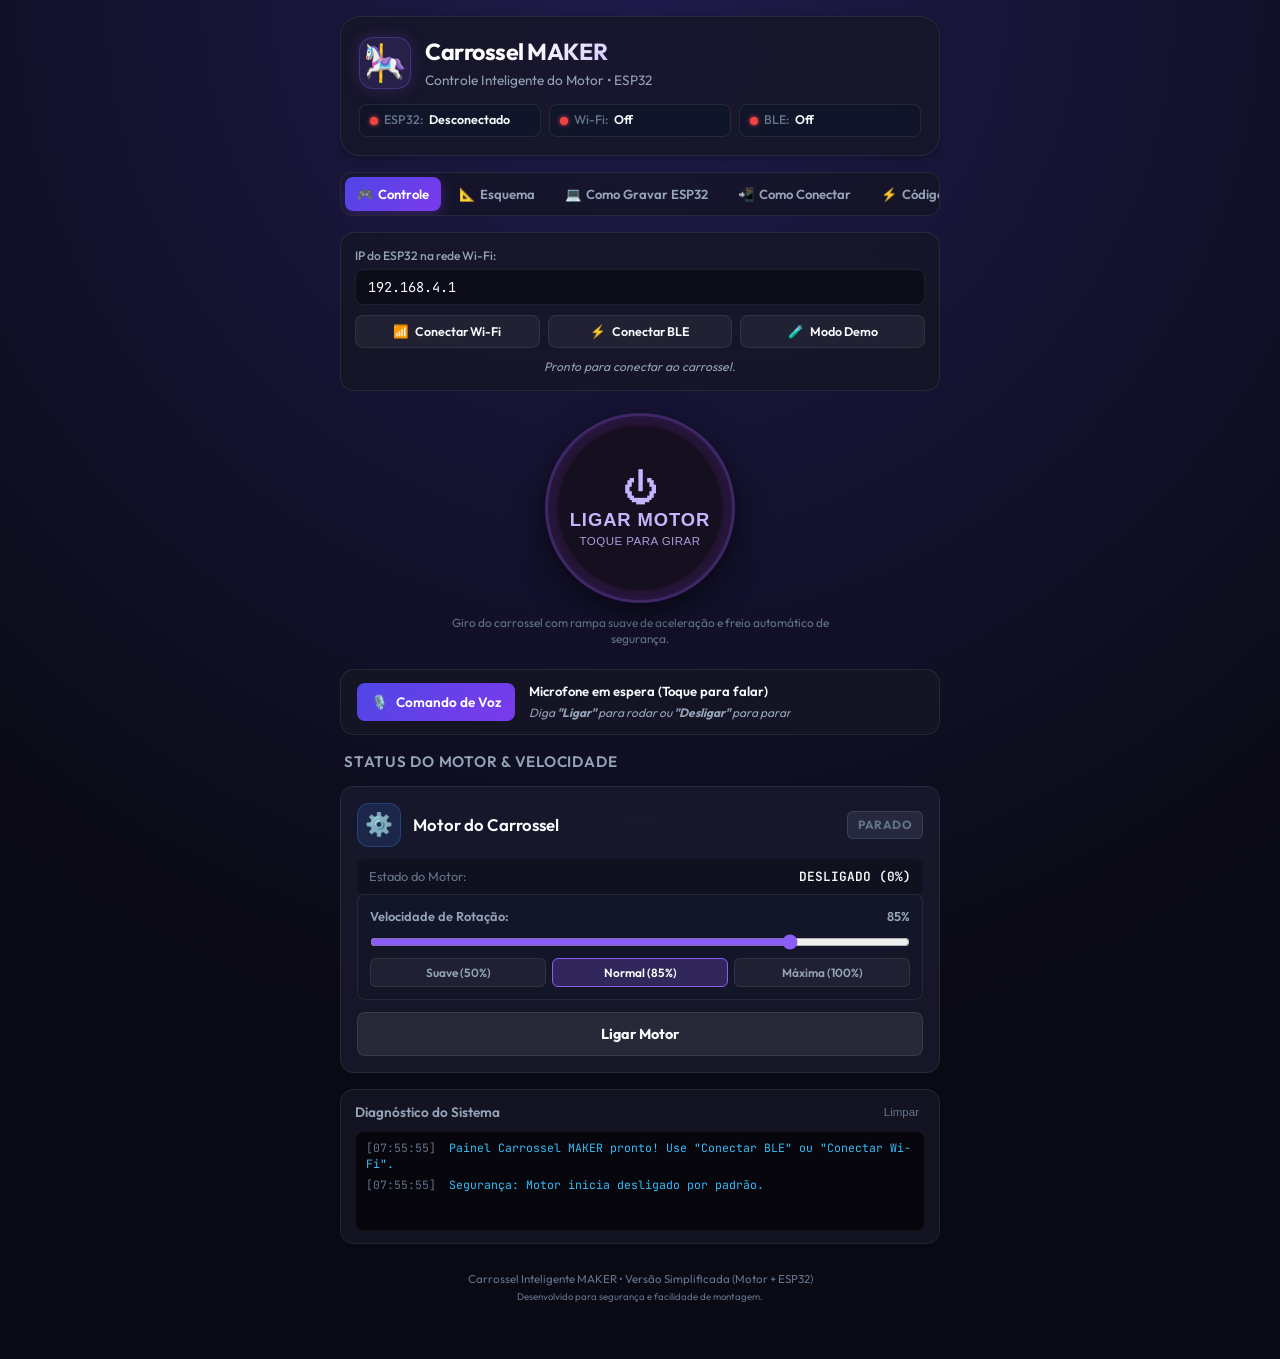
==== commit 969b14ef: "fix: resolve BLE MTU truncation, GATT concurrency, watchdog ping, and L298N GPIO 26/27 brake conflic" ====
--- a/site/index.html
+++ b/site/index.html
@@ -451,8 +451,8 @@
     </footer>
   </div>
 
-  <script src="voice.js?v=4.0"></script>
-  <script src="comm.js?v=4.0"></script>
-  <script src="app.js?v=4.0"></script>
+  <script src="voice.js?v=4.2"></script>
+  <script src="comm.js?v=4.2"></script>
+  <script src="app.js?v=4.2"></script>
 </body>
 </html>
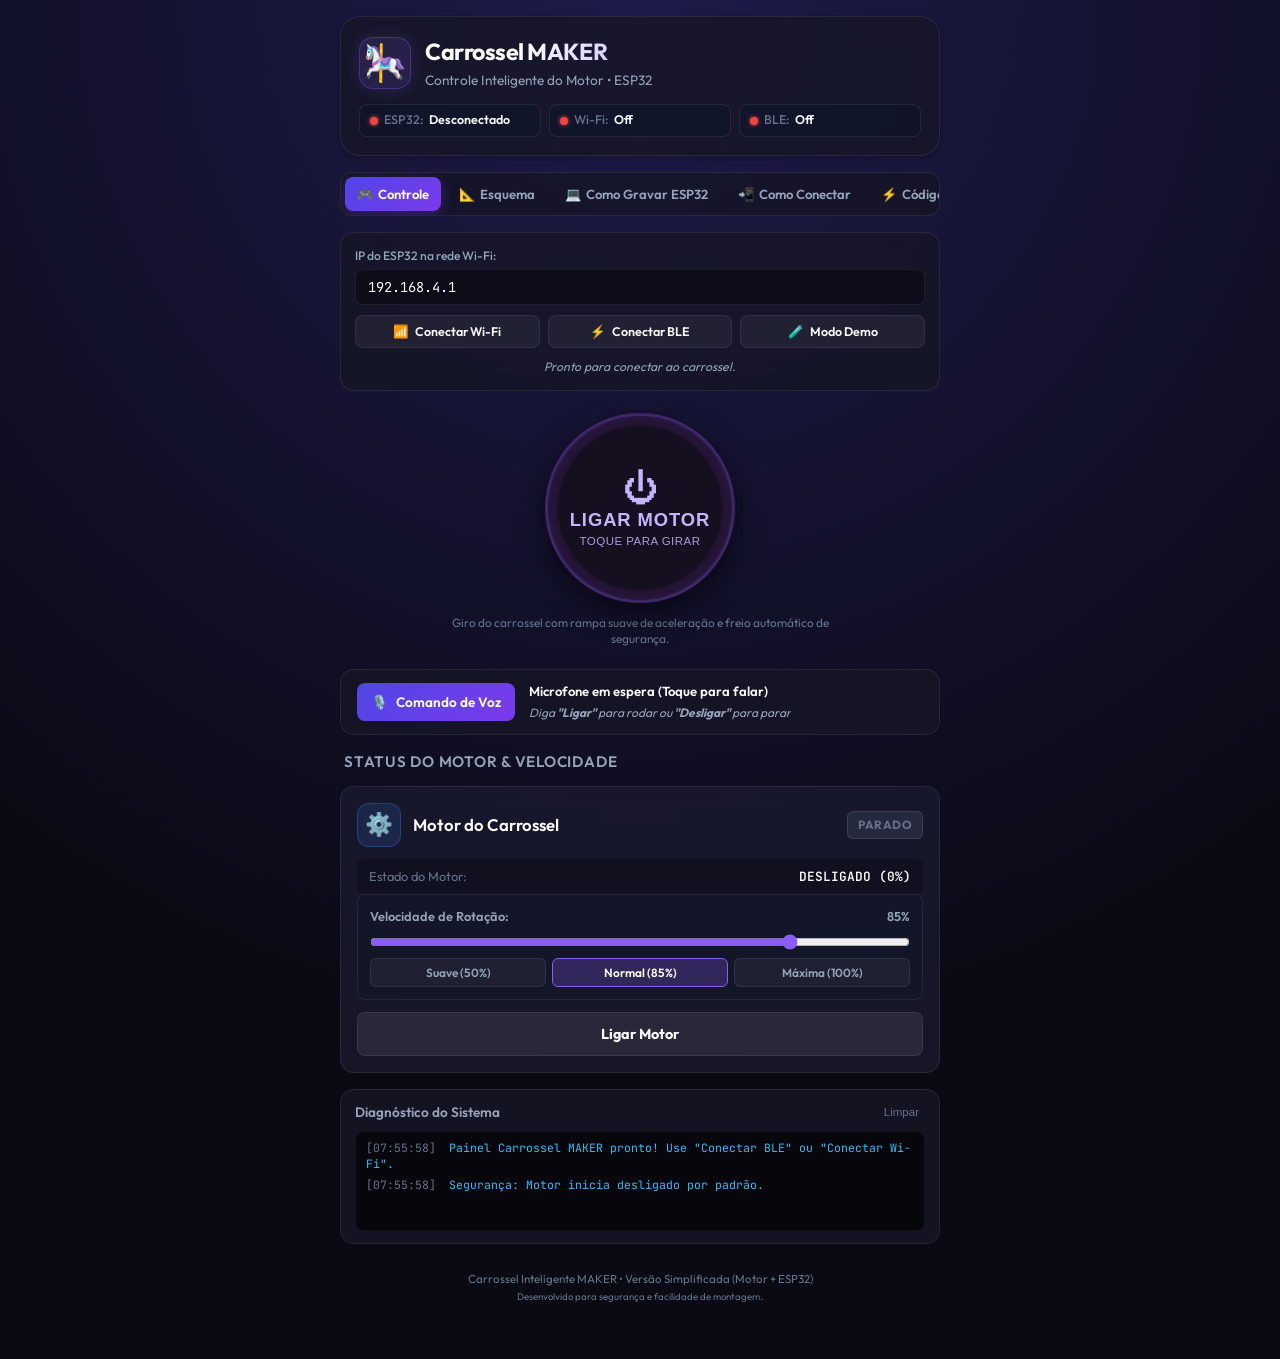
==== commit 4385905d: "fix(motor): invert PWM speed sent to ESP32 so GPIO 26=HIGH and GPIO 27=LOW drives L298N at full powe" ====
--- a/site/index.html
+++ b/site/index.html
@@ -451,8 +451,8 @@
     </footer>
   </div>
 
-  <script src="voice.js?v=4.2"></script>
-  <script src="comm.js?v=4.2"></script>
-  <script src="app.js?v=4.2"></script>
+  <script src="voice.js?v=4.3"></script>
+  <script src="comm.js?v=4.3"></script>
+  <script src="app.js?v=4.3"></script>
 </body>
 </html>
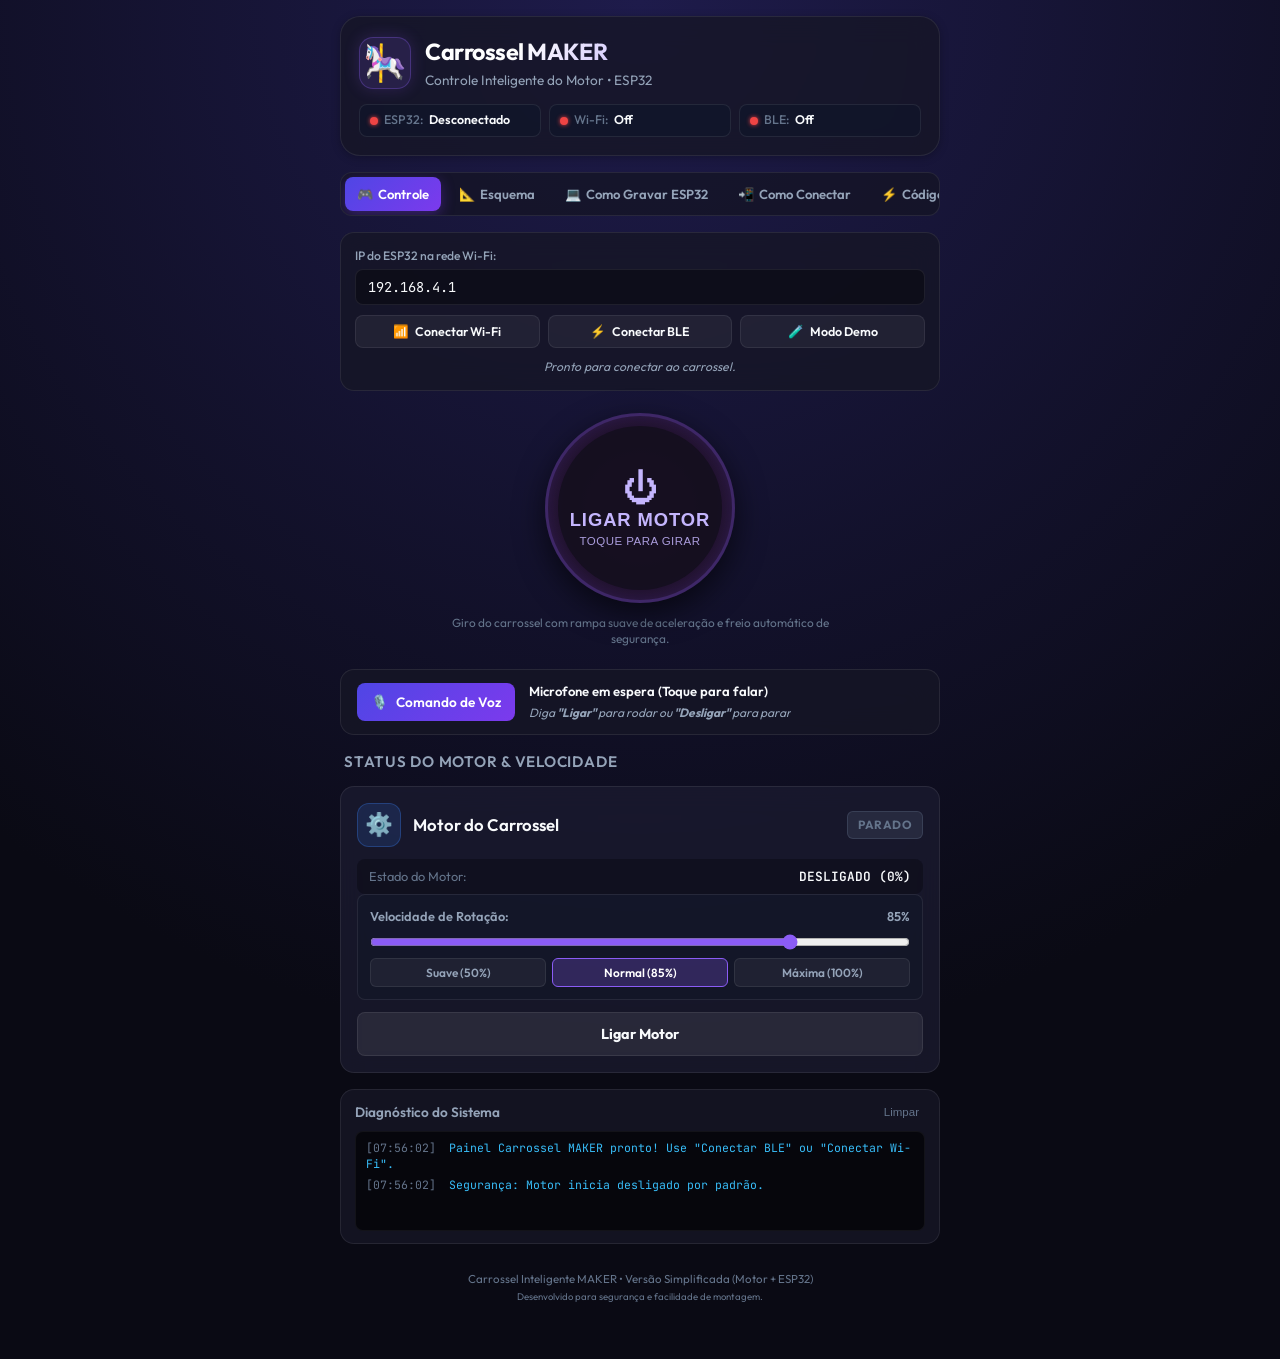
==== commit 5449d3d9: "fix(ble): use direct writeValue instead of writeValueWithResponse to avoid 5s GATT timeout" ====
--- a/site/index.html
+++ b/site/index.html
@@ -451,8 +451,8 @@
     </footer>
   </div>
 
-  <script src="voice.js?v=4.3"></script>
-  <script src="comm.js?v=4.3"></script>
-  <script src="app.js?v=4.3"></script>
+  <script src="voice.js?v=4.4"></script>
+  <script src="comm.js?v=4.4"></script>
+  <script src="app.js?v=4.4"></script>
 </body>
 </html>
